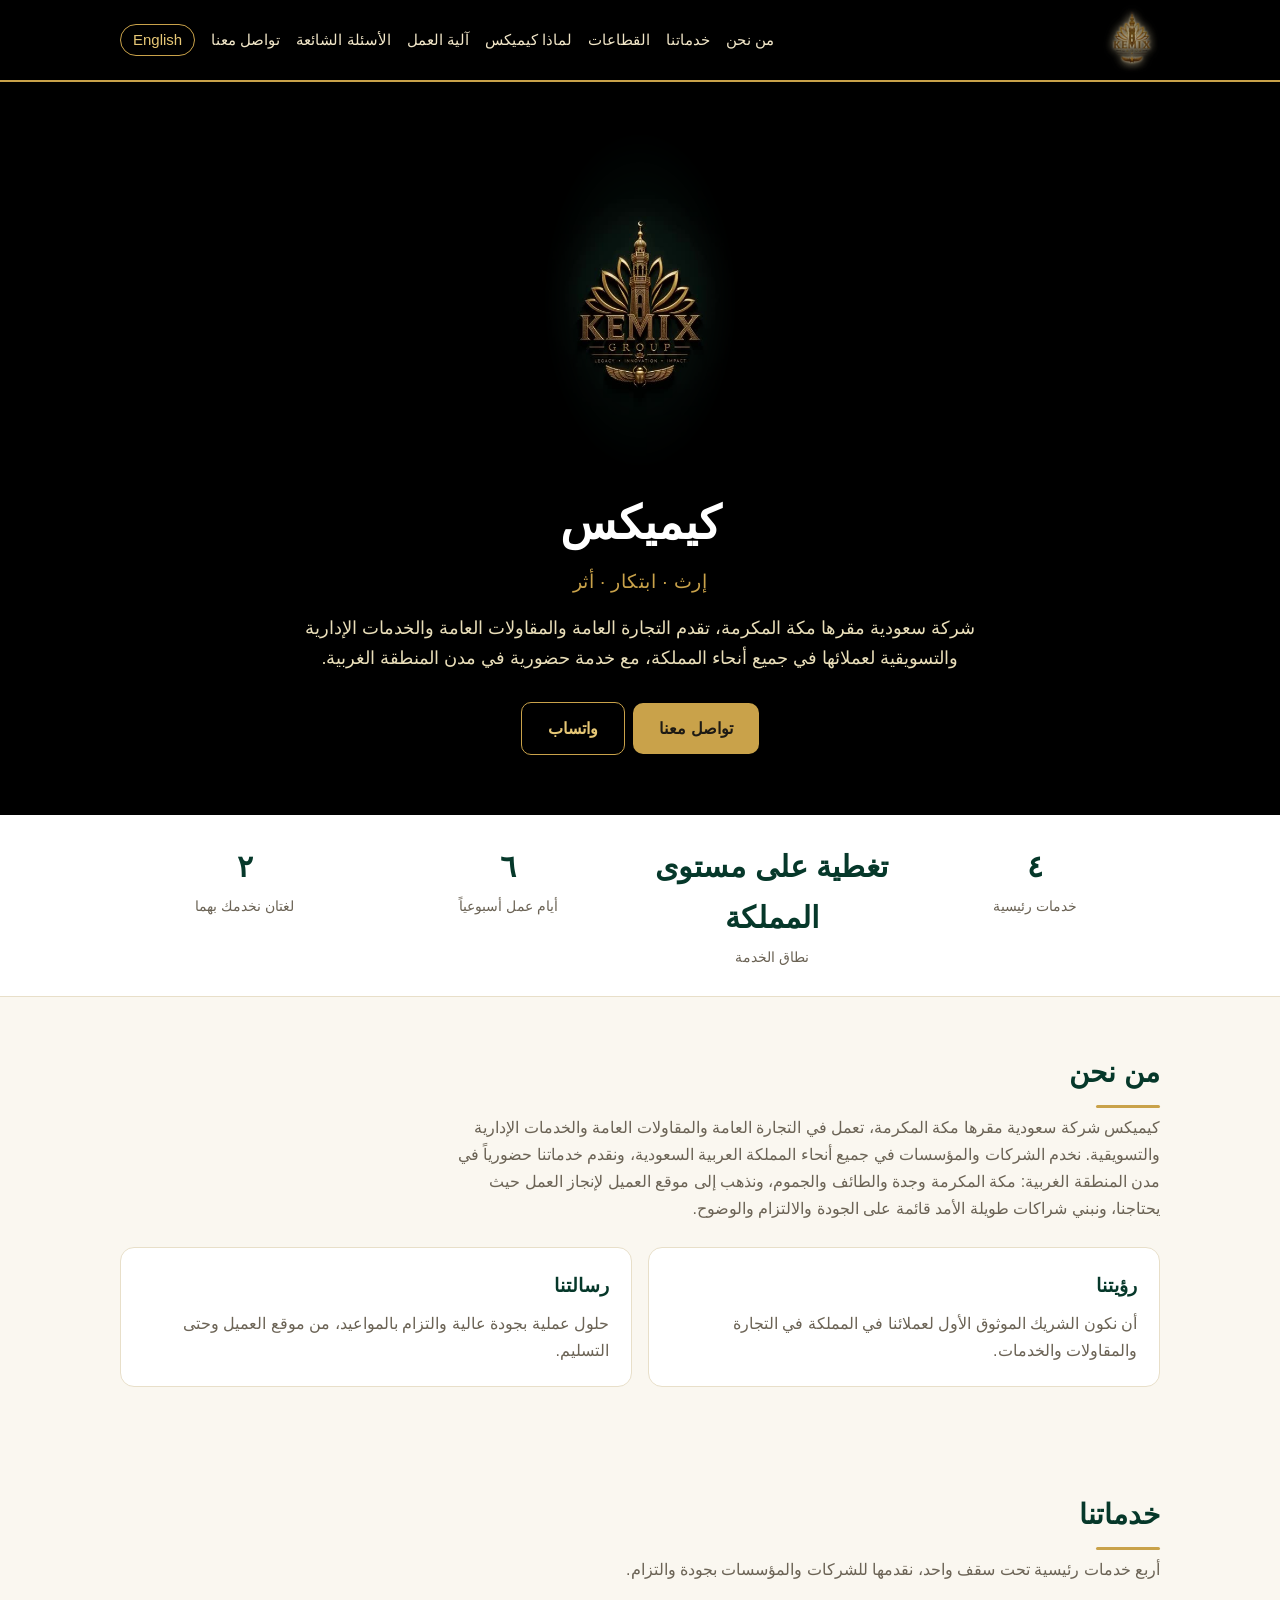
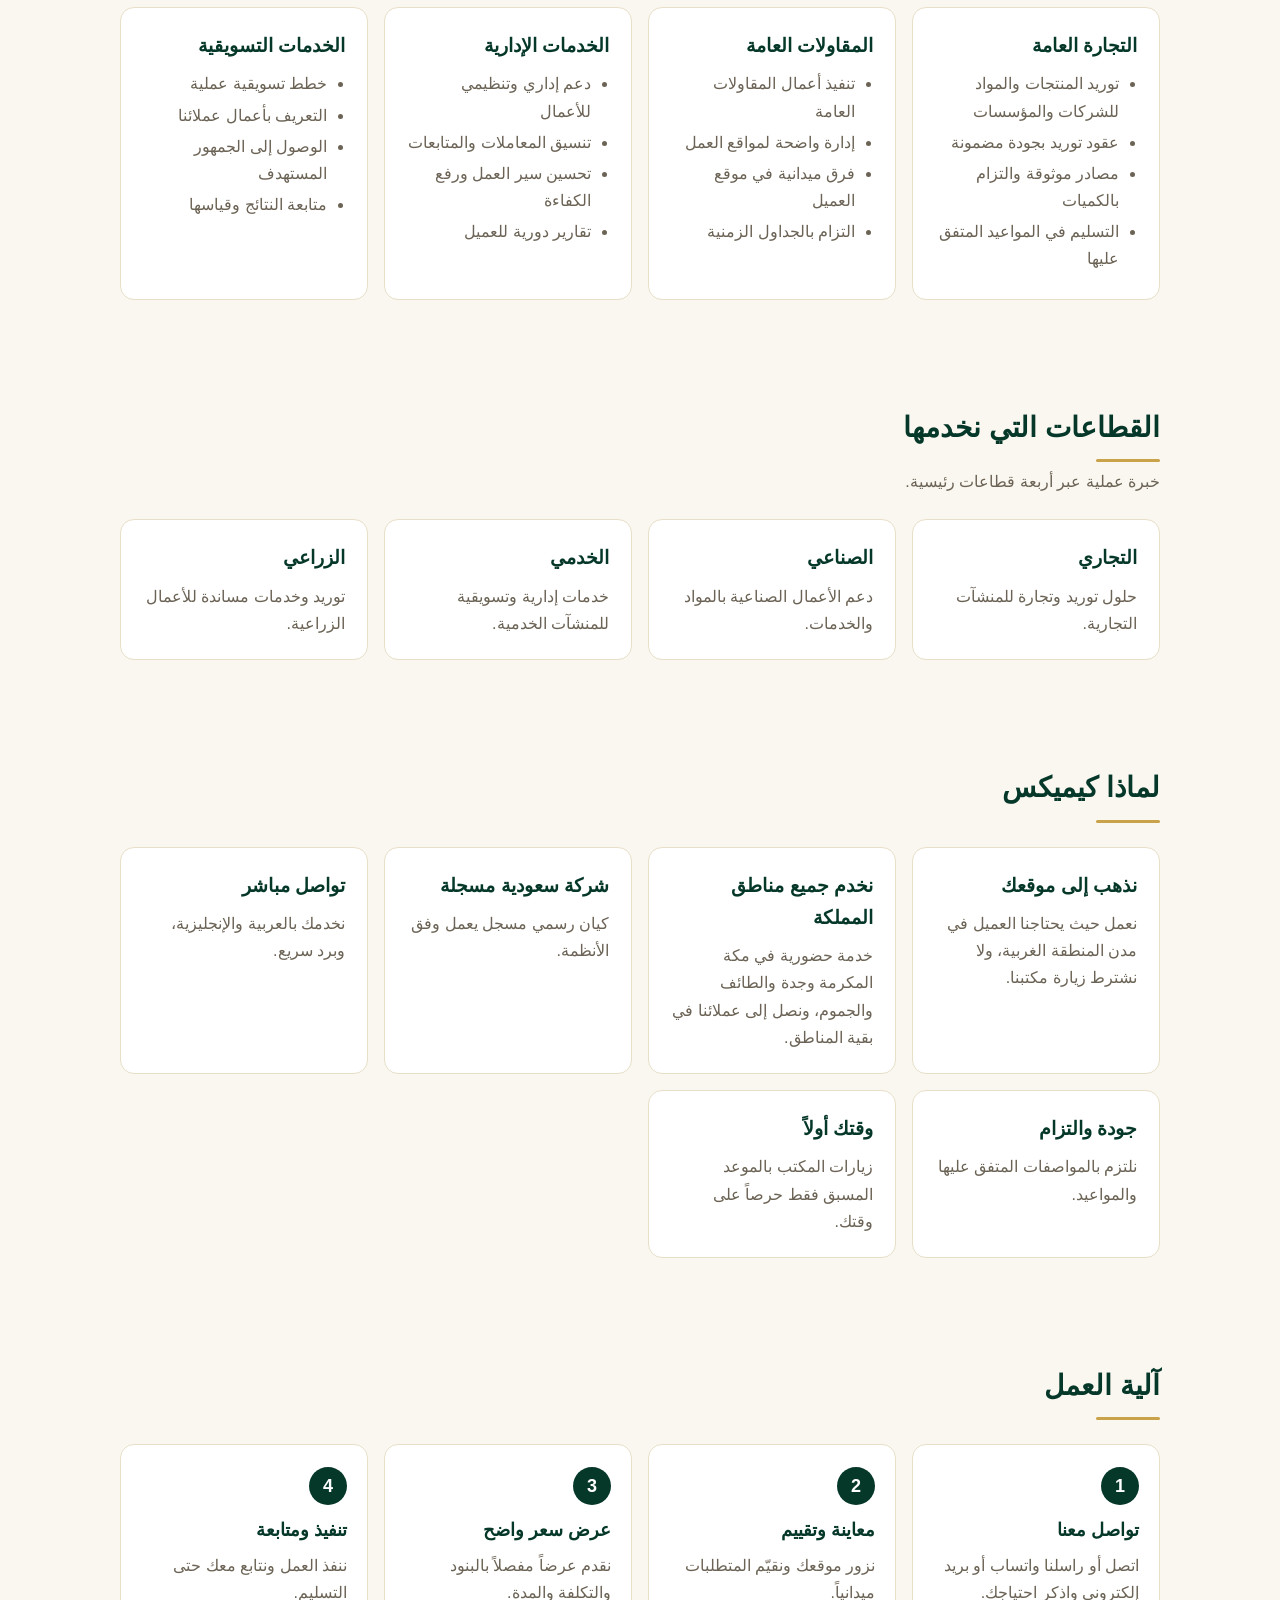
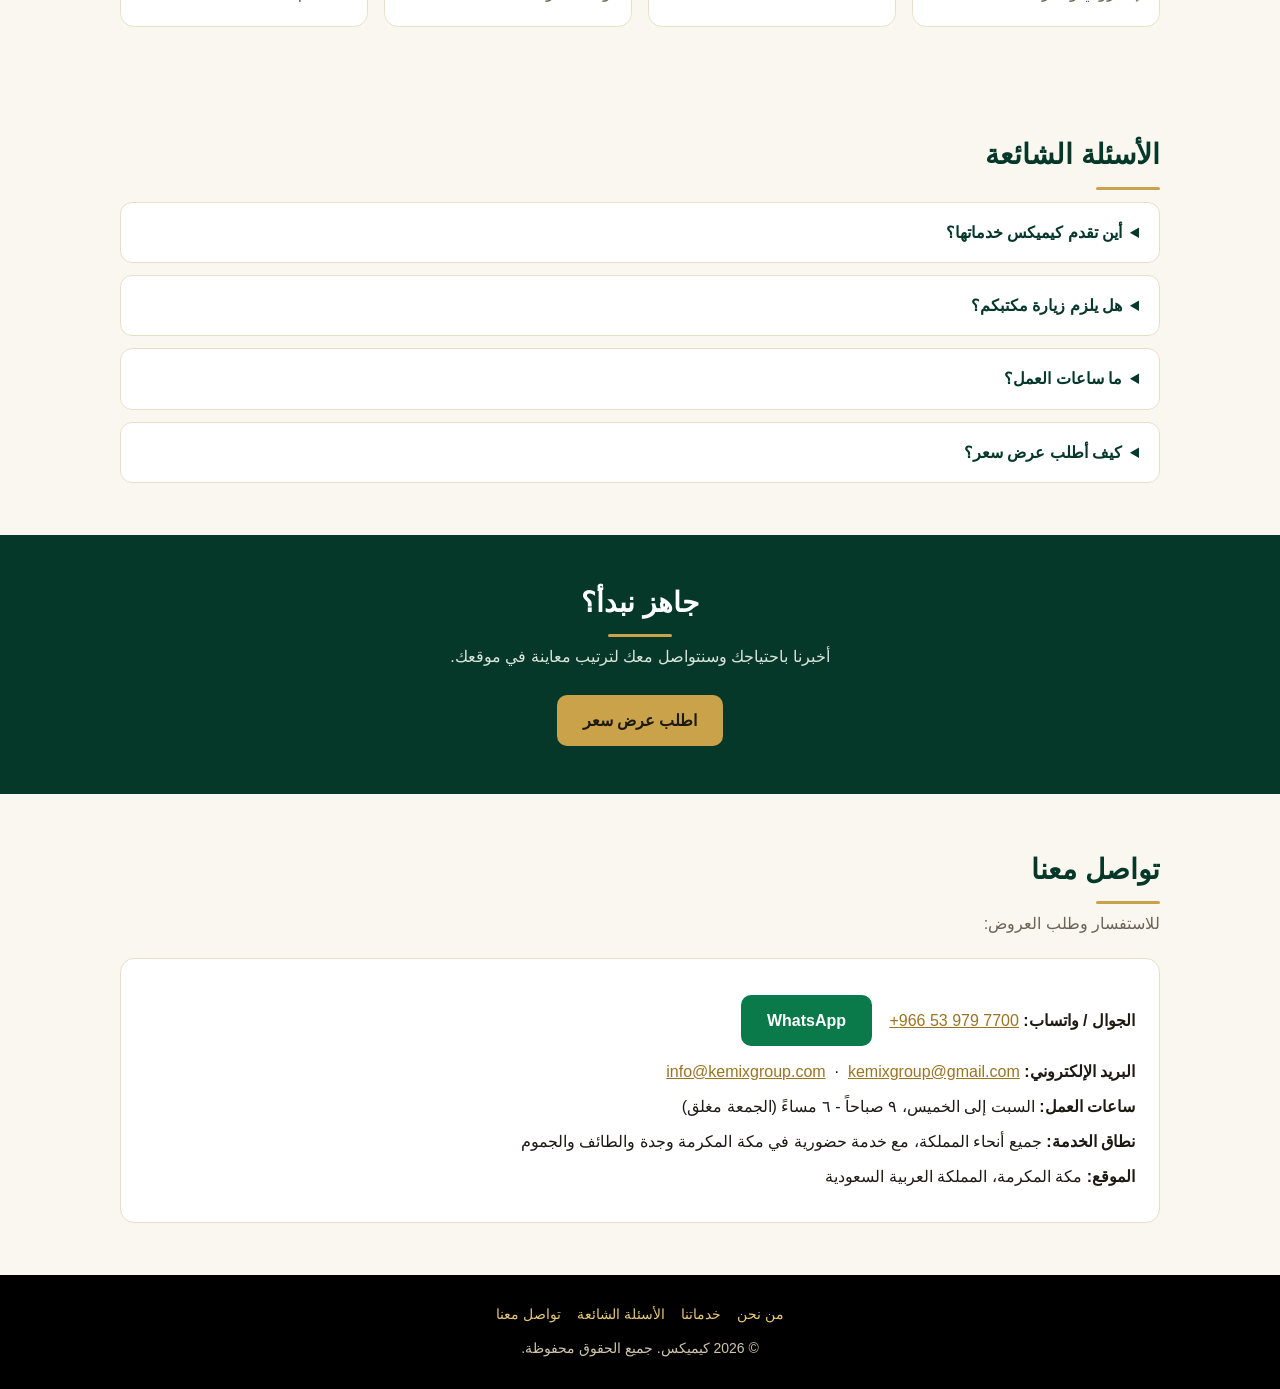
==== index.html @ 749f9ba3 "Add Google site verification meta tag Added Google site verification meta tag for SEO." ====
<!DOCTYPE html>
<html lang="ar" dir="rtl">
<head>
<meta charset="utf-8">
<meta name="viewport" content="width=device-width,initial-scale=1">
  <meta name="google-site-verification" content="cOpGlBSlJAxytuMoCGab9zspNNK5kNGyhulHy7FosSM" />
<title>كيميكس | تجارة عامة ومقاولات عامة وخدمات إدارية وتسويقية في مكة المكرمة</title>
<meta name="description" content="كيميكس شركة سعودية مقرها مكة المكرمة: تجارة عامة، مقاولات عامة، خدمات إدارية وتسويقية. نخدم جميع مناطق المملكة، مع خدمة حضورية في مكة وجدة والطائف والجموم.">
<link rel="canonical" href="https://kemixgroup.com/">
<script type="application/ld+json">{"@context": "https://schema.org", "@graph": [{"@type": "Organization", "@id": "https://kemixgroup.com/#org", "name": "Kemix", "alternateName": "كيميكس", "url": "https://kemixgroup.com/", "telephone": "+966539797700", "email": ["info@kemixgroup.com", "kemixgroup@gmail.com"], "openingHoursSpecification": {"@type": "OpeningHoursSpecification", "dayOfWeek": ["Saturday", "Sunday", "Monday", "Tuesday", "Wednesday", "Thursday"], "opens": "09:00", "closes": "18:00"}, "areaServed": [{"@type": "Country", "name": "Saudi Arabia"}, {"@type": "City", "name": "Makkah"}, {"@type": "City", "name": "Jeddah"}, {"@type": "City", "name": "Taif"}, {"@type": "City", "name": "Al Jumum"}], "description": "كيميكس شركة سعودية مقرها مكة المكرمة، تعمل في التجارة العامة والمقاولات العامة والخدمات الإدارية والتسويقية. نخدم الشركات والمؤسسات في جميع أنحاء المملكة العربية السعودية، ونقدم خدماتنا حضورياً في مدن المنطقة الغربية: مكة المكرمة وجدة والطائف والجموم، ونذهب إلى موقع العميل لإنجاز العمل حيث يحتاجنا، ونبني شراكات طويلة الأمد قائمة على الجودة والالتزام والوضوح.", "slogan": "Legacy, Innovation, Impact"}, {"@type": "WebSite", "url": "https://kemixgroup.com/", "name": "Kemix", "inLanguage": ["ar", "en"]}, {"@type": "FAQPage", "mainEntity": [{"@type": "Question", "name": "أين تقدم كيميكس خدماتها؟", "acceptedAnswer": {"@type": "Answer", "text": "في جميع أنحاء المملكة العربية السعودية، ونقدم الخدمة حضورياً في مدن المنطقة الغربية: مكة المكرمة وجدة والطائف والجموم."}}, {"@type": "Question", "name": "هل يلزم زيارة مكتبكم؟", "acceptedAnswer": {"@type": "Answer", "text": "لا، نحن نذهب إلى العميل. زيارات المكتب نادرة وتكون بموعد مسبق فقط."}}, {"@type": "Question", "name": "ما ساعات العمل؟", "acceptedAnswer": {"@type": "Answer", "text": "من السبت إلى الخميس، ٩ صباحاً حتى ٦ مساءً. الجمعة مغلق."}}, {"@type": "Question", "name": "كيف أطلب عرض سعر؟", "acceptedAnswer": {"@type": "Answer", "text": "اتصل بنا أو راسلنا واتساب على ‎+966 53 979 7700‎ أو عبر البريد الإلكتروني."}}]}]}</script>
<style>
:root{--gold:#9a7421;--gold2:#c9a24a;--ink:#1d1a14;--bg:#faf7f0;--card:#fff;--mut:#6b6355;--green:#06382a}
*{box-sizing:border-box}html{scroll-behavior:smooth}
body{margin:0;font-family:"Segoe UI",Tahoma,Arial,sans-serif;color:var(--ink);background:var(--bg);line-height:1.7}
a{color:var(--gold)}
header{background:#000;border-bottom:2px solid var(--gold2);position:sticky;top:0;z-index:5}
.bar{max-width:1080px;margin:auto;padding:8px 20px;display:flex;align-items:center;justify-content:space-between;gap:12px;flex-wrap:wrap}
.bar img{height:56px;width:auto;background:none;padding:0;border-radius:0;filter:drop-shadow(0 0 5px rgba(255,236,190,.75)) drop-shadow(0 0 1px rgba(255,236,190,.9))}
nav{display:flex;gap:16px;flex-wrap:wrap;align-items:center}nav a{text-decoration:none;color:#f1e6c8;font-size:15px}
.lang{border:1px solid var(--gold2);padding:2px 12px;border-radius:99px;color:#e6c776 !important}
.hero{background:#000;color:#fff;text-align:center;padding:48px 20px 56px}
.hero .intro{height:340px;width:auto;max-width:90%;display:block;margin:0 auto;border-radius:0;box-shadow:none;background:transparent;mix-blend-mode:screen;-webkit-mask-image:radial-gradient(ellipse closest-side at 50% 50%,#000 62%,transparent 100%);mask-image:radial-gradient(ellipse closest-side at 50% 50%,#000 62%,transparent 100%)}
.hero h1{font-size:clamp(30px,5vw,46px);margin:14px 0 4px;color:#fff}
.tag{color:var(--gold2);font-size:19px;margin:0 0 14px;letter-spacing:.5px}
.hero .sub{max-width:680px;margin:0 auto 24px;color:#e9deb9;font-size:18px}
.btn{display:inline-block;background:var(--gold2);color:#1d1a14;padding:12px 26px;border-radius:10px;text-decoration:none;font-weight:600;margin:4px}
.btn.outline{background:transparent;color:#e6c776;border:1px solid var(--gold2)}
.stats{background:#fff;border-bottom:1px solid #e8dfc9}
.stats .row{max-width:1080px;margin:auto;padding:26px 20px;display:grid;grid-template-columns:repeat(auto-fit,minmax(150px,1fr));gap:14px;text-align:center}
.stat b{display:block;font-size:30px;color:var(--green)}
.stat span{color:var(--mut);font-size:14px}
section{max-width:1080px;margin:auto;padding:52px 20px}
h2{font-size:28px;margin:0 0 6px;color:var(--green)}
h2:after{content:"";display:block;width:64px;height:3px;background:var(--gold2);margin-top:8px;border-radius:2px}
.lead{color:var(--mut);max-width:720px;margin:6px 0 0}
.grid{display:grid;grid-template-columns:repeat(auto-fit,minmax(230px,1fr));gap:16px;margin-top:24px}
.card{background:var(--card);border:1px solid #e8dfc9;border-radius:14px;padding:22px}
.card h3{margin:0 0 8px;font-size:19px;color:var(--green)}
.card p{margin:0;color:var(--mut)}
.card ul{margin:8px 0 0;padding-inline-start:18px;color:var(--mut)}
.card ul li{margin-bottom:4px}
.vm{display:grid;grid-template-columns:repeat(auto-fit,minmax(280px,1fr));gap:16px;margin-top:24px}
.step{position:relative;background:#fff;border:1px solid #e8dfc9;border-radius:14px;padding:22px 20px 20px}
.step b{display:inline-flex;align-items:center;justify-content:center;width:38px;height:38px;border-radius:50%;background:var(--green);color:#fff;font-size:18px;margin-bottom:10px}
.step h3{margin:0 0 6px;font-size:18px;color:var(--green)}
.step p{margin:0;color:var(--mut)}
details{background:#fff;border:1px solid #e8dfc9;border-radius:12px;padding:16px 20px;margin-top:12px}
summary{cursor:pointer;font-weight:600;color:var(--green)}
details p{margin:10px 0 0;color:var(--mut)}
.ct{background:#fff;border:1px solid #e8dfc9;border-radius:14px;padding:24px;margin-top:20px}
.ct p{margin:8px 0}
.ct .wa{background:#0b7a4b;color:#fff}
footer{background:#000;color:#cfc5ab;text-align:center;padding:28px 20px;font-size:14px}
footer a{color:#e6c776;text-decoration:none}
footer .flinks{margin-bottom:10px;display:flex;gap:16px;justify-content:center;flex-wrap:wrap}
.band{background:var(--green);color:#f1e6c8;text-align:center;padding:44px 20px}
.band h2{color:#fff}.band h2:after{margin-inline-start:auto;margin-inline-end:auto}
.band p{max-width:640px;margin:6px auto 20px;color:#d9e4dc}
@media(max-width:560px){.bar{justify-content:center}.hero{padding:36px 16px 44px}.hero .intro{height:280px}}
</style>
</head>
<body>
<header><div class="bar"><a href="#top"><img src="[data-uri]" alt="Kemix"></a><nav><a href="#about">من نحن</a><a href="#services">خدماتنا</a><a href="#sectors">القطاعات</a><a href="#why">لماذا كيميكس</a><a href="#process">آلية العمل</a><a href="#faq">الأسئلة الشائعة</a><a href="#contact">تواصل معنا</a><a class="lang" href="/en/">English</a></nav></div></header>
<div class="hero" id="top"><img src="[data-uri]" alt="Kemix" class="logo"><h1>كيميكس</h1><p class="tag">إرث · ابتكار · أثر</p><p class="sub">شركة سعودية مقرها مكة المكرمة، تقدم التجارة العامة والمقاولات العامة والخدمات الإدارية والتسويقية لعملائها في جميع أنحاء المملكة، مع خدمة حضورية في مدن المنطقة الغربية.</p><a class="btn" href="#contact">تواصل معنا</a><a class="btn outline" href="https://wa.me/966539797700">واتساب</a></div>
<div class="stats"><div class="row"><div class="stat"><b>٤</b><span>خدمات رئيسية</span></div><div class="stat"><b>تغطية على مستوى المملكة</b><span>نطاق الخدمة</span></div><div class="stat"><b>٦</b><span>أيام عمل أسبوعياً</span></div><div class="stat"><b>٢</b><span>لغتان نخدمك بهما</span></div></div></div>
<section id="about"><h2>من نحن</h2><p class="lead">كيميكس شركة سعودية مقرها مكة المكرمة، تعمل في التجارة العامة والمقاولات العامة والخدمات الإدارية والتسويقية. نخدم الشركات والمؤسسات في جميع أنحاء المملكة العربية السعودية، ونقدم خدماتنا حضورياً في مدن المنطقة الغربية: مكة المكرمة وجدة والطائف والجموم، ونذهب إلى موقع العميل لإنجاز العمل حيث يحتاجنا، ونبني شراكات طويلة الأمد قائمة على الجودة والالتزام والوضوح.</p><div class="vm"><div class="card"><h3>رؤيتنا</h3><p>أن نكون الشريك الموثوق الأول لعملائنا في المملكة في التجارة والمقاولات والخدمات.</p></div><div class="card"><h3>رسالتنا</h3><p>حلول عملية بجودة عالية والتزام بالمواعيد، من موقع العميل وحتى التسليم.</p></div></div></section>
<section id="services"><h2>خدماتنا</h2><p class="lead">أربع خدمات رئيسية تحت سقف واحد، نقدمها للشركات والمؤسسات بجودة والتزام.</p><div class="grid"><div class="card"><h3>التجارة العامة</h3><ul><li>توريد المنتجات والمواد للشركات والمؤسسات</li><li>عقود توريد بجودة مضمونة</li><li>مصادر موثوقة والتزام بالكميات</li><li>التسليم في المواعيد المتفق عليها</li></ul></div><div class="card"><h3>المقاولات العامة</h3><ul><li>تنفيذ أعمال المقاولات العامة</li><li>إدارة واضحة لمواقع العمل</li><li>فرق ميدانية في موقع العميل</li><li>التزام بالجداول الزمنية</li></ul></div><div class="card"><h3>الخدمات الإدارية</h3><ul><li>دعم إداري وتنظيمي للأعمال</li><li>تنسيق المعاملات والمتابعات</li><li>تحسين سير العمل ورفع الكفاءة</li><li>تقارير دورية للعميل</li></ul></div><div class="card"><h3>الخدمات التسويقية</h3><ul><li>خطط تسويقية عملية</li><li>التعريف بأعمال عملائنا</li><li>الوصول إلى الجمهور المستهدف</li><li>متابعة النتائج وقياسها</li></ul></div></div></section>
<section id="sectors"><h2>القطاعات التي نخدمها</h2><p class="lead">خبرة عملية عبر أربعة قطاعات رئيسية.</p><div class="grid"><div class="card"><h3>التجاري</h3><p>حلول توريد وتجارة للمنشآت التجارية.</p></div><div class="card"><h3>الصناعي</h3><p>دعم الأعمال الصناعية بالمواد والخدمات.</p></div><div class="card"><h3>الخدمي</h3><p>خدمات إدارية وتسويقية للمنشآت الخدمية.</p></div><div class="card"><h3>الزراعي</h3><p>توريد وخدمات مساندة للأعمال الزراعية.</p></div></div></section>
<section id="why"><h2>لماذا كيميكس</h2><div class="grid"><div class="card"><h3>نذهب إلى موقعك</h3><p>نعمل حيث يحتاجنا العميل في مدن المنطقة الغربية، ولا نشترط زيارة مكتبنا.</p></div><div class="card"><h3>نخدم جميع مناطق المملكة</h3><p>خدمة حضورية في مكة المكرمة وجدة والطائف والجموم، ونصل إلى عملائنا في بقية المناطق.</p></div><div class="card"><h3>شركة سعودية مسجلة</h3><p>كيان رسمي مسجل يعمل وفق الأنظمة.</p></div><div class="card"><h3>تواصل مباشر</h3><p>نخدمك بالعربية والإنجليزية، وبرد سريع.</p></div><div class="card"><h3>جودة والتزام</h3><p>نلتزم بالمواصفات المتفق عليها والمواعيد.</p></div><div class="card"><h3>وقتك أولاً</h3><p>زيارات المكتب بالموعد المسبق فقط حرصاً على وقتك.</p></div></div></section>
<section id="process"><h2>آلية العمل</h2><div class="grid"><div class="step"><b>1</b><h3>تواصل معنا</h3><p>اتصل أو راسلنا واتساب أو بريد إلكتروني واذكر احتياجك.</p></div><div class="step"><b>2</b><h3>معاينة وتقييم</h3><p>نزور موقعك ونقيّم المتطلبات ميدانياً.</p></div><div class="step"><b>3</b><h3>عرض سعر واضح</h3><p>نقدم عرضاً مفصلاً بالبنود والتكلفة والمدة.</p></div><div class="step"><b>4</b><h3>تنفيذ ومتابعة</h3><p>ننفذ العمل ونتابع معك حتى التسليم.</p></div></div></section>
<section id="faq"><h2>الأسئلة الشائعة</h2><details><summary>أين تقدم كيميكس خدماتها؟</summary><p>في جميع أنحاء المملكة العربية السعودية، ونقدم الخدمة حضورياً في مدن المنطقة الغربية: مكة المكرمة وجدة والطائف والجموم.</p></details><details><summary>هل يلزم زيارة مكتبكم؟</summary><p>لا، نحن نذهب إلى العميل. زيارات المكتب نادرة وتكون بموعد مسبق فقط.</p></details><details><summary>ما ساعات العمل؟</summary><p>من السبت إلى الخميس، ٩ صباحاً حتى ٦ مساءً. الجمعة مغلق.</p></details><details><summary>كيف أطلب عرض سعر؟</summary><p>اتصل بنا أو راسلنا واتساب على ‎+966 53 979 7700‎ أو عبر البريد الإلكتروني، وسنعاود التواصل معك.</p></details></section>
<div class="band"><h2>جاهز نبدأ؟</h2><p>أخبرنا باحتياجك وسنتواصل معك لترتيب معاينة في موقعك.</p><a class="btn" href="https://wa.me/966539797700">اطلب عرض سعر</a></div>
<section id="contact"><h2>تواصل معنا</h2><p class="lead">للاستفسار وطلب العروض:</p><div class="ct">
<p><b>الجوال / واتساب:</b> <a href="tel:+966539797700" dir="ltr">+966 53 979 7700</a> &nbsp; <a class="btn wa" href="https://wa.me/966539797700">WhatsApp</a></p>
<p><b>البريد الإلكتروني:</b> <a href="mailto:info@kemixgroup.com">info@kemixgroup.com</a> &nbsp;·&nbsp; <a href="mailto:kemixgroup@gmail.com">kemixgroup@gmail.com</a></p>
<p><b>ساعات العمل:</b> السبت إلى الخميس، ٩ صباحاً - ٦ مساءً (الجمعة مغلق)</p>
<p><b>نطاق الخدمة:</b> جميع أنحاء المملكة، مع خدمة حضورية في مكة المكرمة وجدة والطائف والجموم</p>
<p><b>الموقع:</b> مكة المكرمة، المملكة العربية السعودية</p>
</div></section>
<footer><div class="flinks"><a href="#about">من نحن</a><a href="#services">خدماتنا</a><a href="#faq">الأسئلة الشائعة</a><a href="#contact">تواصل معنا</a></div><div>© 2026 كيميكس. جميع الحقوق محفوظة.</div></footer>
<script src="assets/intro.js"></script>
</body>
                             </html>
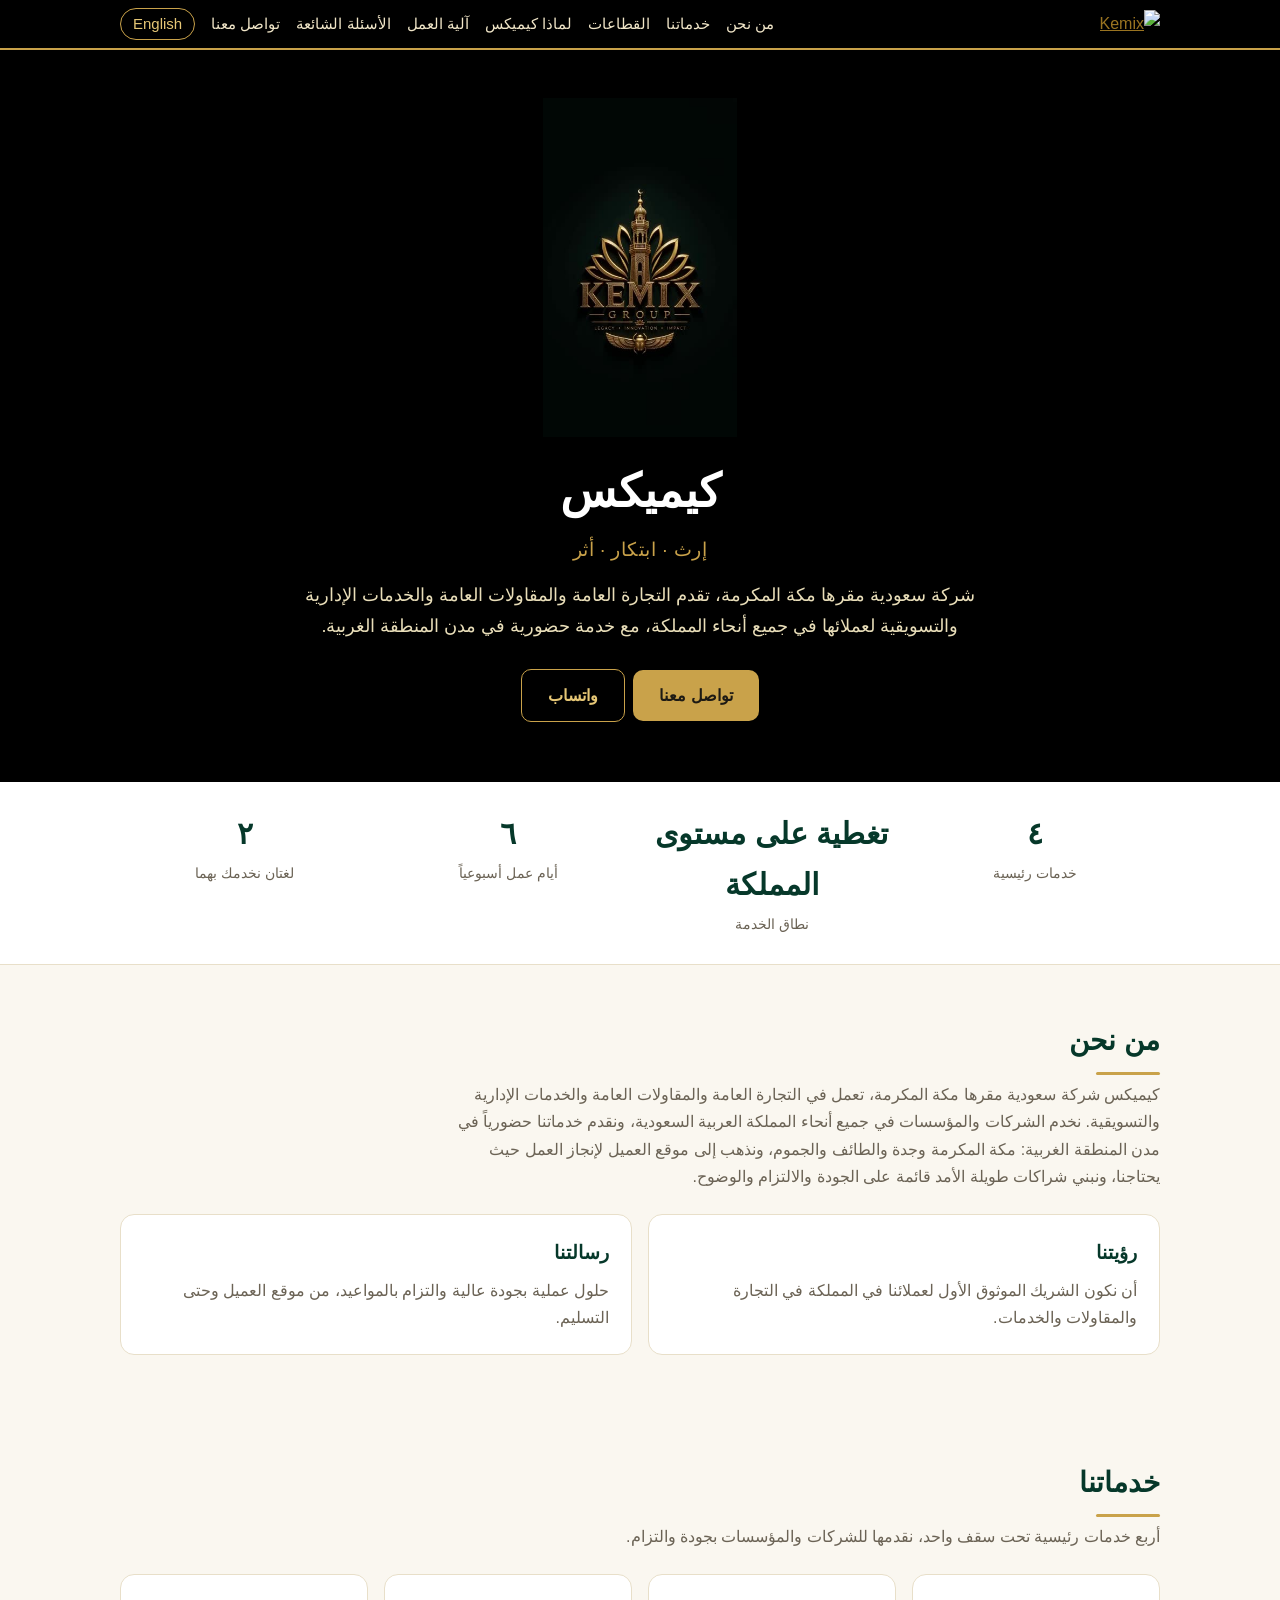
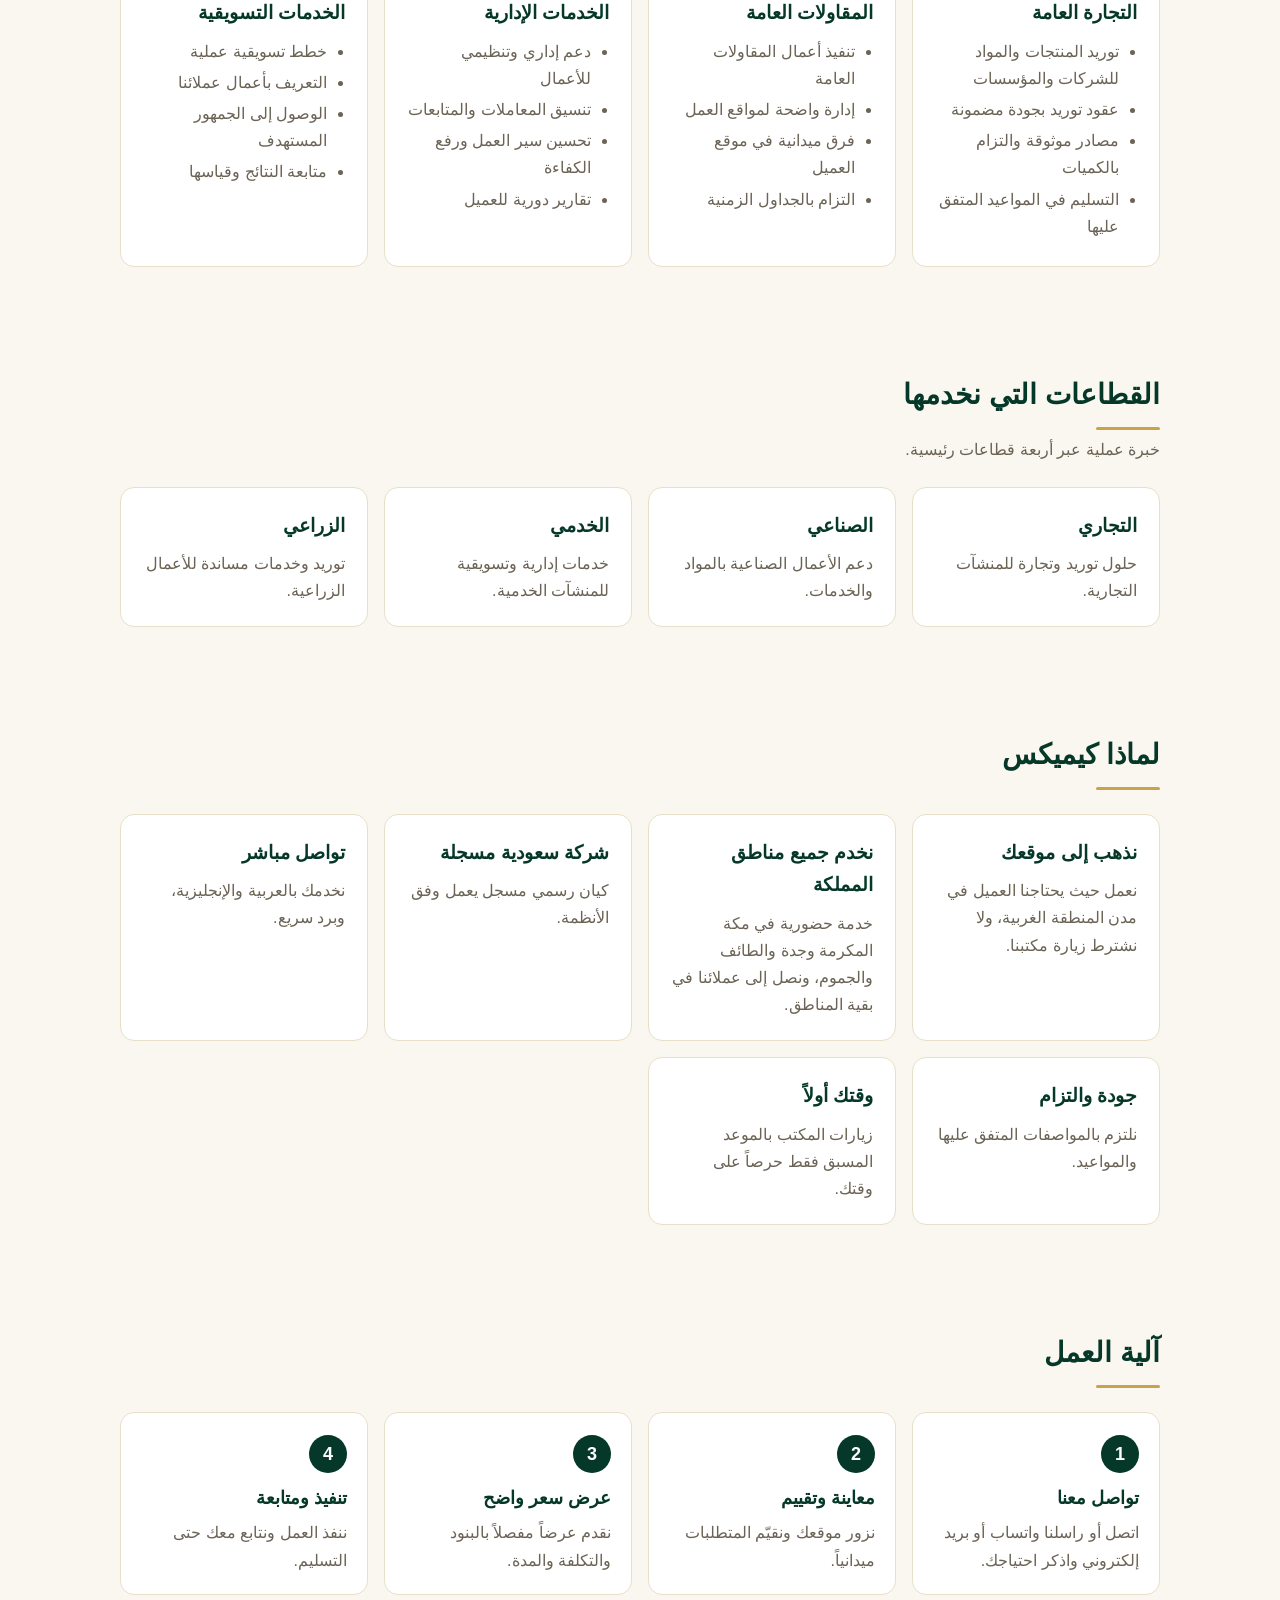
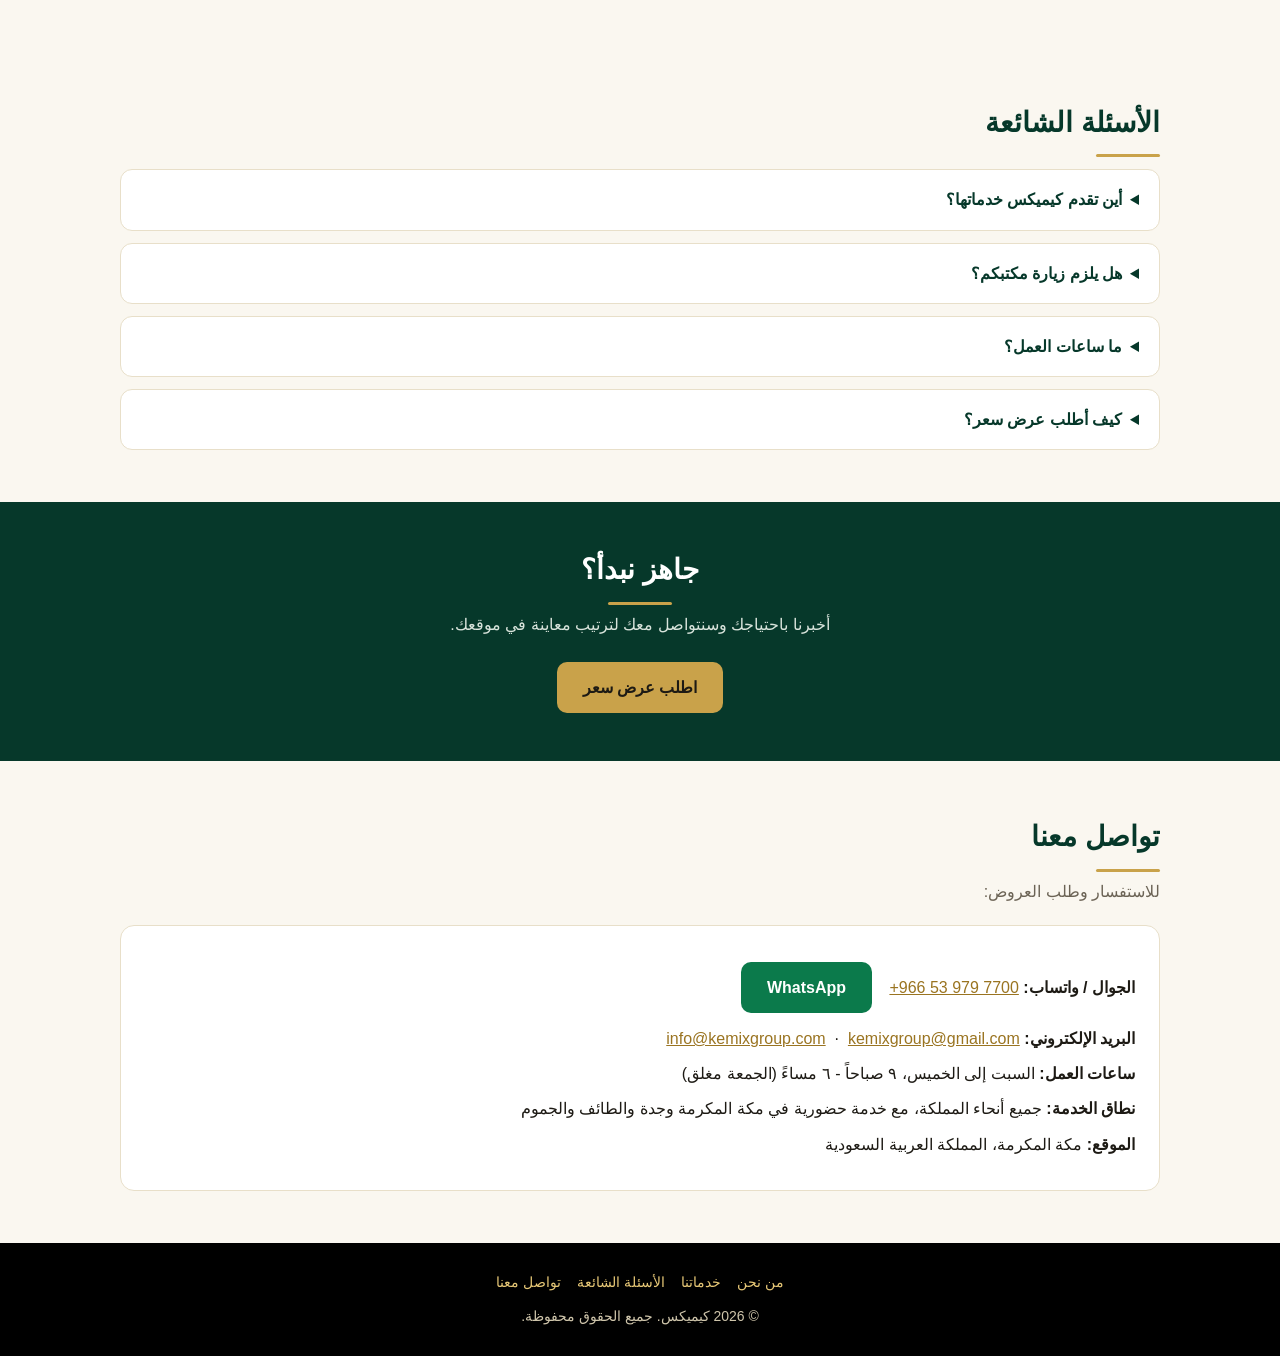
==== commit 1bd38d8c: "Use sharper gold logo (Arabic page)" ====
--- a/index.html
+++ b/index.html
@@ -15,11 +15,11 @@
 a{color:var(--gold)}
 header{background:#000;border-bottom:2px solid var(--gold2);position:sticky;top:0;z-index:5}
 .bar{max-width:1080px;margin:auto;padding:8px 20px;display:flex;align-items:center;justify-content:space-between;gap:12px;flex-wrap:wrap}
-.bar img{height:56px;width:auto;background:none;padding:0;border-radius:0;filter:drop-shadow(0 0 5px rgba(255,236,190,.75)) drop-shadow(0 0 1px rgba(255,236,190,.9))}
+.bar img{height:56px;width:auto;background:none;padding:0;border-radius:0;}
 nav{display:flex;gap:16px;flex-wrap:wrap;align-items:center}nav a{text-decoration:none;color:#f1e6c8;font-size:15px}
 .lang{border:1px solid var(--gold2);padding:2px 12px;border-radius:99px;color:#e6c776 !important}
 .hero{background:#000;color:#fff;text-align:center;padding:48px 20px 56px}
-.hero .intro{height:340px;width:auto;max-width:90%;display:block;margin:0 auto;border-radius:0;box-shadow:none;background:transparent;mix-blend-mode:screen;-webkit-mask-image:radial-gradient(ellipse closest-side at 50% 50%,#000 62%,transparent 100%);mask-image:radial-gradient(ellipse closest-side at 50% 50%,#000 62%,transparent 100%)}
+.hero .intro{height:340px;width:auto;max-width:90%;display:block;margin:0 auto;border-radius:0;box-shadow:none;background:transparent;}
 .hero h1{font-size:clamp(30px,5vw,46px);margin:14px 0 4px;color:#fff}
 .tag{color:var(--gold2);font-size:19px;margin:0 0 14px;letter-spacing:.5px}
 .hero .sub{max-width:680px;margin:0 auto 24px;color:#e9deb9;font-size:18px}
@@ -57,11 +57,11 @@
 .band h2{color:#fff}.band h2:after{margin-inline-start:auto;margin-inline-end:auto}
 .band p{max-width:640px;margin:6px auto 20px;color:#d9e4dc}
 @media(max-width:560px){.bar{justify-content:center}.hero{padding:36px 16px 44px}.hero .intro{height:280px}}
-</style>
+.hero .logo{height:320px;width:auto;max-width:90%;display:block;margin:0 auto}@media(max-width:560px){.hero .logo{height:260px}}</style>
 </head>
 <body>
-<header><div class="bar"><a href="#top"><img src="[data-uri]" alt="Kemix"></a><nav><a href="#about">من نحن</a><a href="#services">خدماتنا</a><a href="#sectors">القطاعات</a><a href="#why">لماذا كيميكس</a><a href="#process">آلية العمل</a><a href="#faq">الأسئلة الشائعة</a><a href="#contact">تواصل معنا</a><a class="lang" href="/en/">English</a></nav></div></header>
-<div class="hero" id="top"><img src="[data-uri]" alt="Kemix" class="logo"><h1>كيميكس</h1><p class="tag">إرث · ابتكار · أثر</p><p class="sub">شركة سعودية مقرها مكة المكرمة، تقدم التجارة العامة والمقاولات العامة والخدمات الإدارية والتسويقية لعملائها في جميع أنحاء المملكة، مع خدمة حضورية في مدن المنطقة الغربية.</p><a class="btn" href="#contact">تواصل معنا</a><a class="btn outline" href="https://wa.me/966539797700">واتساب</a></div>
+<header><div class="bar"><a href="#top"><img src="/logo.png" alt="Kemix"></a><nav><a href="#about">من نحن</a><a href="#services">خدماتنا</a><a href="#sectors">القطاعات</a><a href="#why">لماذا كيميكس</a><a href="#process">آلية العمل</a><a href="#faq">الأسئلة الشائعة</a><a href="#contact">تواصل معنا</a><a class="lang" href="/en/">English</a></nav></div></header>
+<div class="hero" id="top"><img src="/logo.png" alt="Kemix" class="logo"><h1>كيميكس</h1><p class="tag">إرث · ابتكار · أثر</p><p class="sub">شركة سعودية مقرها مكة المكرمة، تقدم التجارة العامة والمقاولات العامة والخدمات الإدارية والتسويقية لعملائها في جميع أنحاء المملكة، مع خدمة حضورية في مدن المنطقة الغربية.</p><a class="btn" href="#contact">تواصل معنا</a><a class="btn outline" href="https://wa.me/966539797700">واتساب</a></div>
 <div class="stats"><div class="row"><div class="stat"><b>٤</b><span>خدمات رئيسية</span></div><div class="stat"><b>تغطية على مستوى المملكة</b><span>نطاق الخدمة</span></div><div class="stat"><b>٦</b><span>أيام عمل أسبوعياً</span></div><div class="stat"><b>٢</b><span>لغتان نخدمك بهما</span></div></div></div>
 <section id="about"><h2>من نحن</h2><p class="lead">كيميكس شركة سعودية مقرها مكة المكرمة، تعمل في التجارة العامة والمقاولات العامة والخدمات الإدارية والتسويقية. نخدم الشركات والمؤسسات في جميع أنحاء المملكة العربية السعودية، ونقدم خدماتنا حضورياً في مدن المنطقة الغربية: مكة المكرمة وجدة والطائف والجموم، ونذهب إلى موقع العميل لإنجاز العمل حيث يحتاجنا، ونبني شراكات طويلة الأمد قائمة على الجودة والالتزام والوضوح.</p><div class="vm"><div class="card"><h3>رؤيتنا</h3><p>أن نكون الشريك الموثوق الأول لعملائنا في المملكة في التجارة والمقاولات والخدمات.</p></div><div class="card"><h3>رسالتنا</h3><p>حلول عملية بجودة عالية والتزام بالمواعيد، من موقع العميل وحتى التسليم.</p></div></div></section>
 <section id="services"><h2>خدماتنا</h2><p class="lead">أربع خدمات رئيسية تحت سقف واحد، نقدمها للشركات والمؤسسات بجودة والتزام.</p><div class="grid"><div class="card"><h3>التجارة العامة</h3><ul><li>توريد المنتجات والمواد للشركات والمؤسسات</li><li>عقود توريد بجودة مضمونة</li><li>مصادر موثوقة والتزام بالكميات</li><li>التسليم في المواعيد المتفق عليها</li></ul></div><div class="card"><h3>المقاولات العامة</h3><ul><li>تنفيذ أعمال المقاولات العامة</li><li>إدارة واضحة لمواقع العمل</li><li>فرق ميدانية في موقع العميل</li><li>التزام بالجداول الزمنية</li></ul></div><div class="card"><h3>الخدمات الإدارية</h3><ul><li>دعم إداري وتنظيمي للأعمال</li><li>تنسيق المعاملات والمتابعات</li><li>تحسين سير العمل ورفع الكفاءة</li><li>تقارير دورية للعميل</li></ul></div><div class="card"><h3>الخدمات التسويقية</h3><ul><li>خطط تسويقية عملية</li><li>التعريف بأعمال عملائنا</li><li>الوصول إلى الجمهور المستهدف</li><li>متابعة النتائج وقياسها</li></ul></div></div></section>
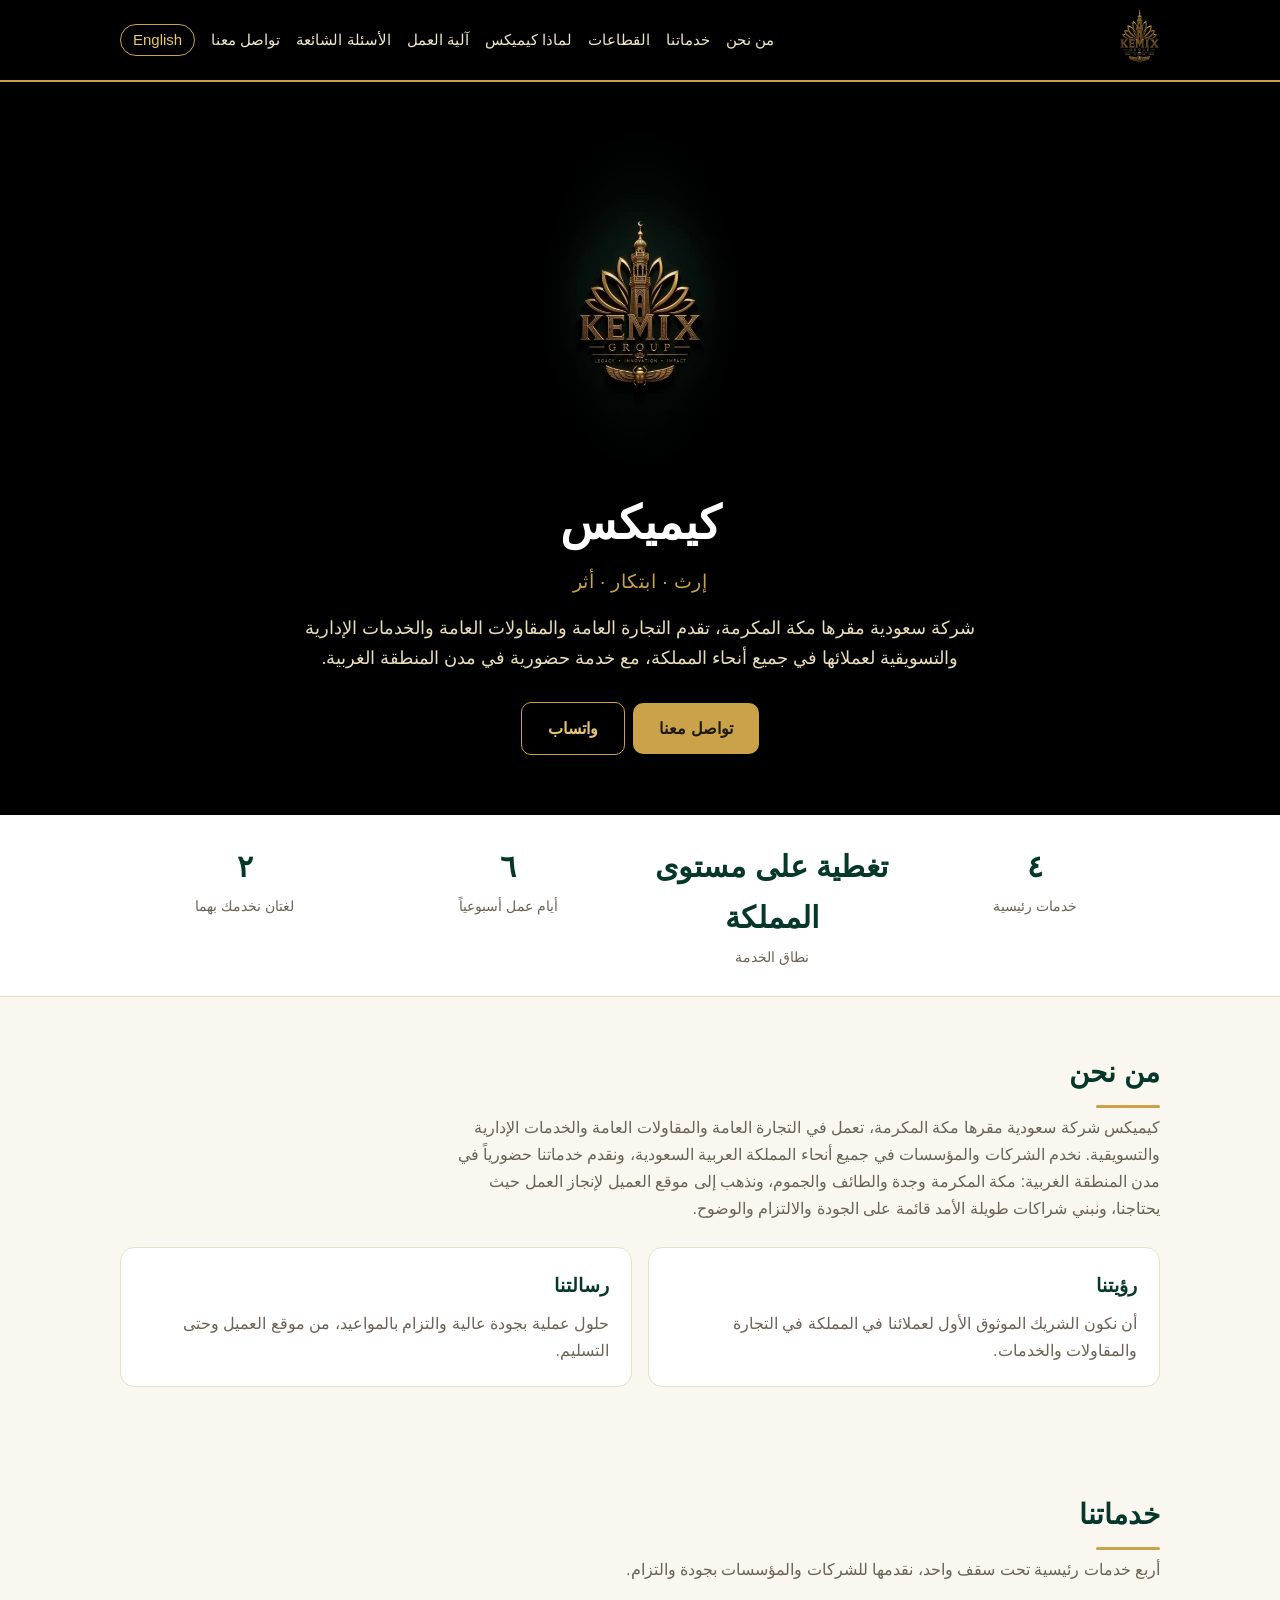
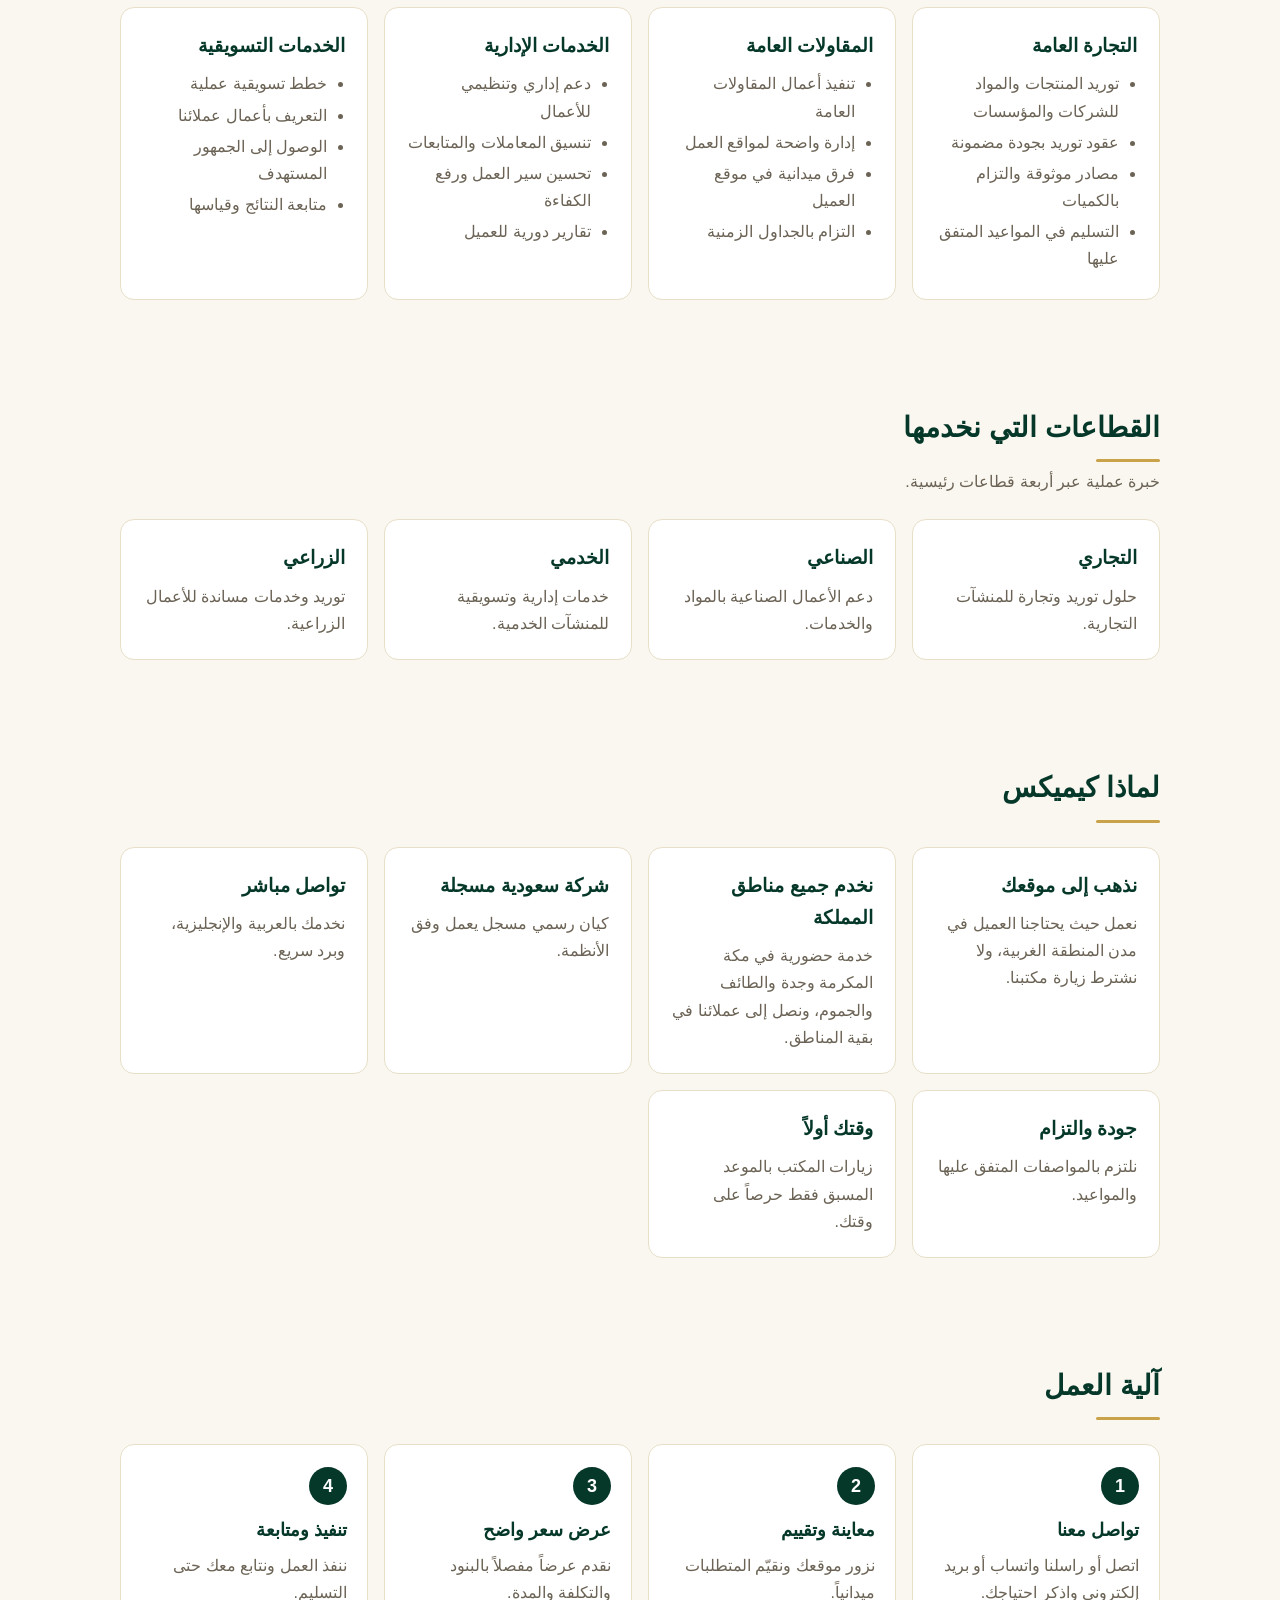
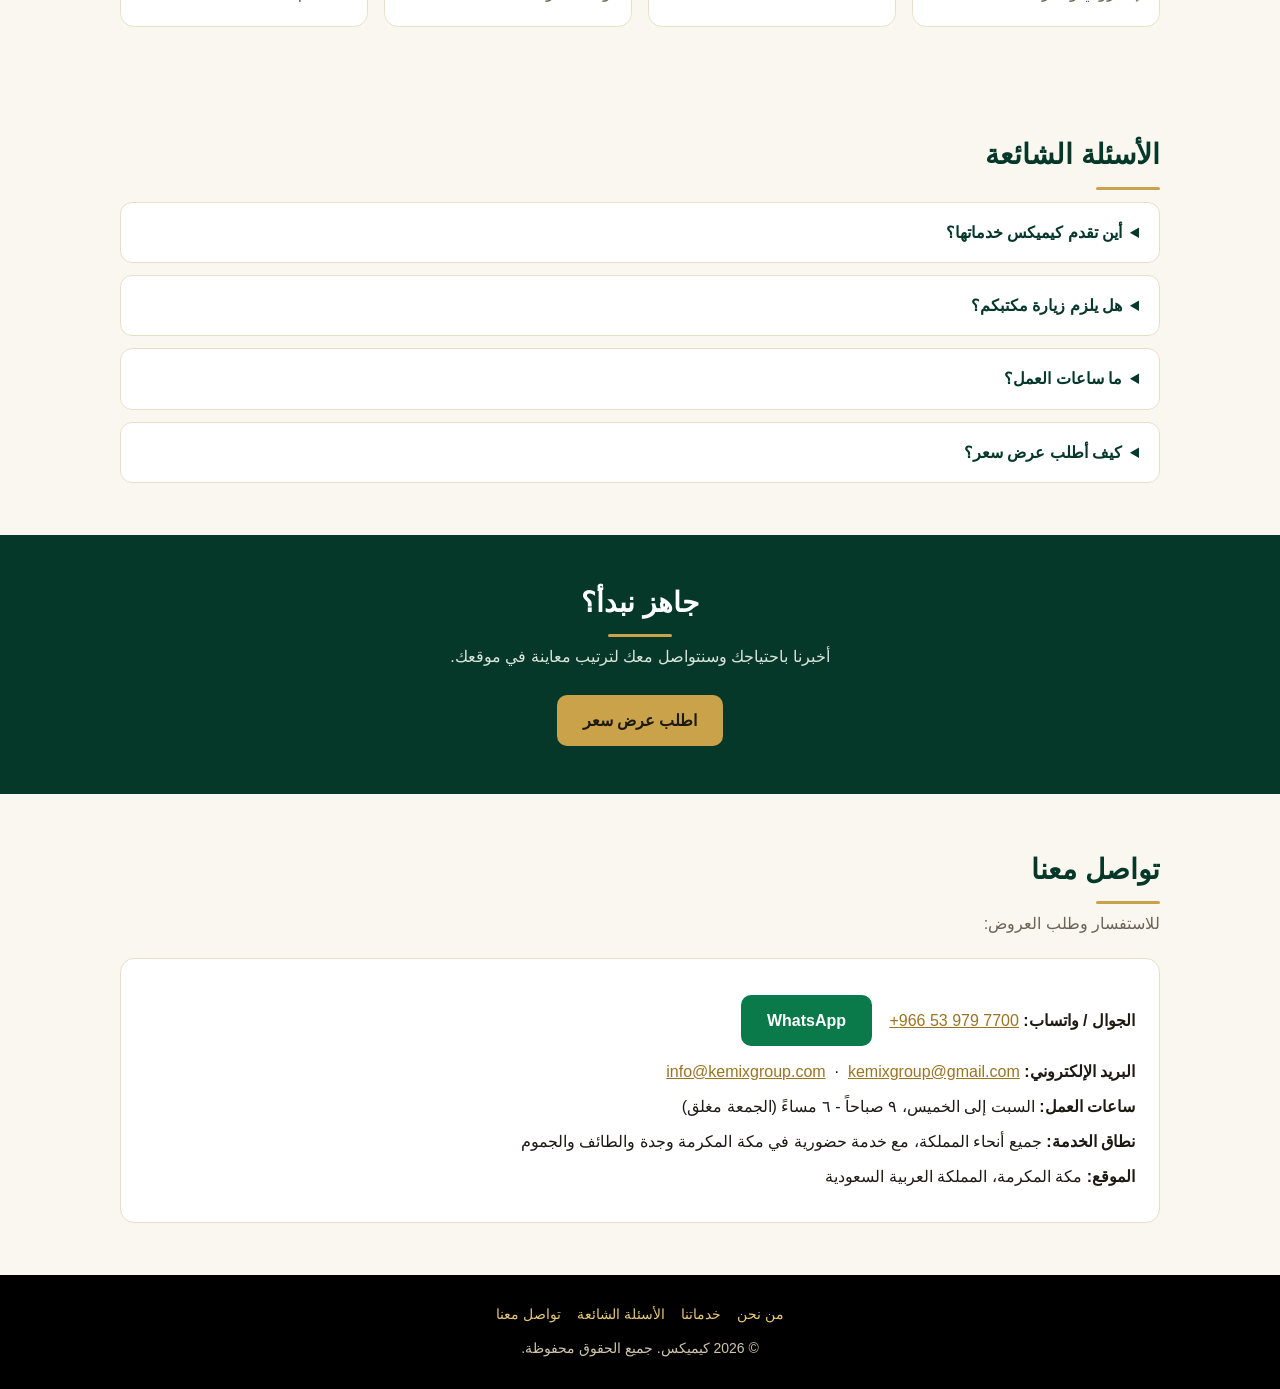
==== commit ac2aceaa: "Keep intro video blend, new gold logo (AR)" ====
--- a/index.html
+++ b/index.html
@@ -19,7 +19,7 @@
 nav{display:flex;gap:16px;flex-wrap:wrap;align-items:center}nav a{text-decoration:none;color:#f1e6c8;font-size:15px}
 .lang{border:1px solid var(--gold2);padding:2px 12px;border-radius:99px;color:#e6c776 !important}
 .hero{background:#000;color:#fff;text-align:center;padding:48px 20px 56px}
-.hero .intro{height:340px;width:auto;max-width:90%;display:block;margin:0 auto;border-radius:0;box-shadow:none;background:transparent;}
+.hero .intro{height:340px;width:auto;max-width:90%;display:block;margin:0 auto;border-radius:0;box-shadow:none;background:transparent;mix-blend-mode:screen;-webkit-mask-image:radial-gradient(ellipse closest-side at 50% 50%,#000 62%,transparent 100%);mask-image:radial-gradient(ellipse closest-side at 50% 50%,#000 62%,transparent 100%)}
 .hero h1{font-size:clamp(30px,5vw,46px);margin:14px 0 4px;color:#fff}
 .tag{color:var(--gold2);font-size:19px;margin:0 0 14px;letter-spacing:.5px}
 .hero .sub{max-width:680px;margin:0 auto 24px;color:#e9deb9;font-size:18px}
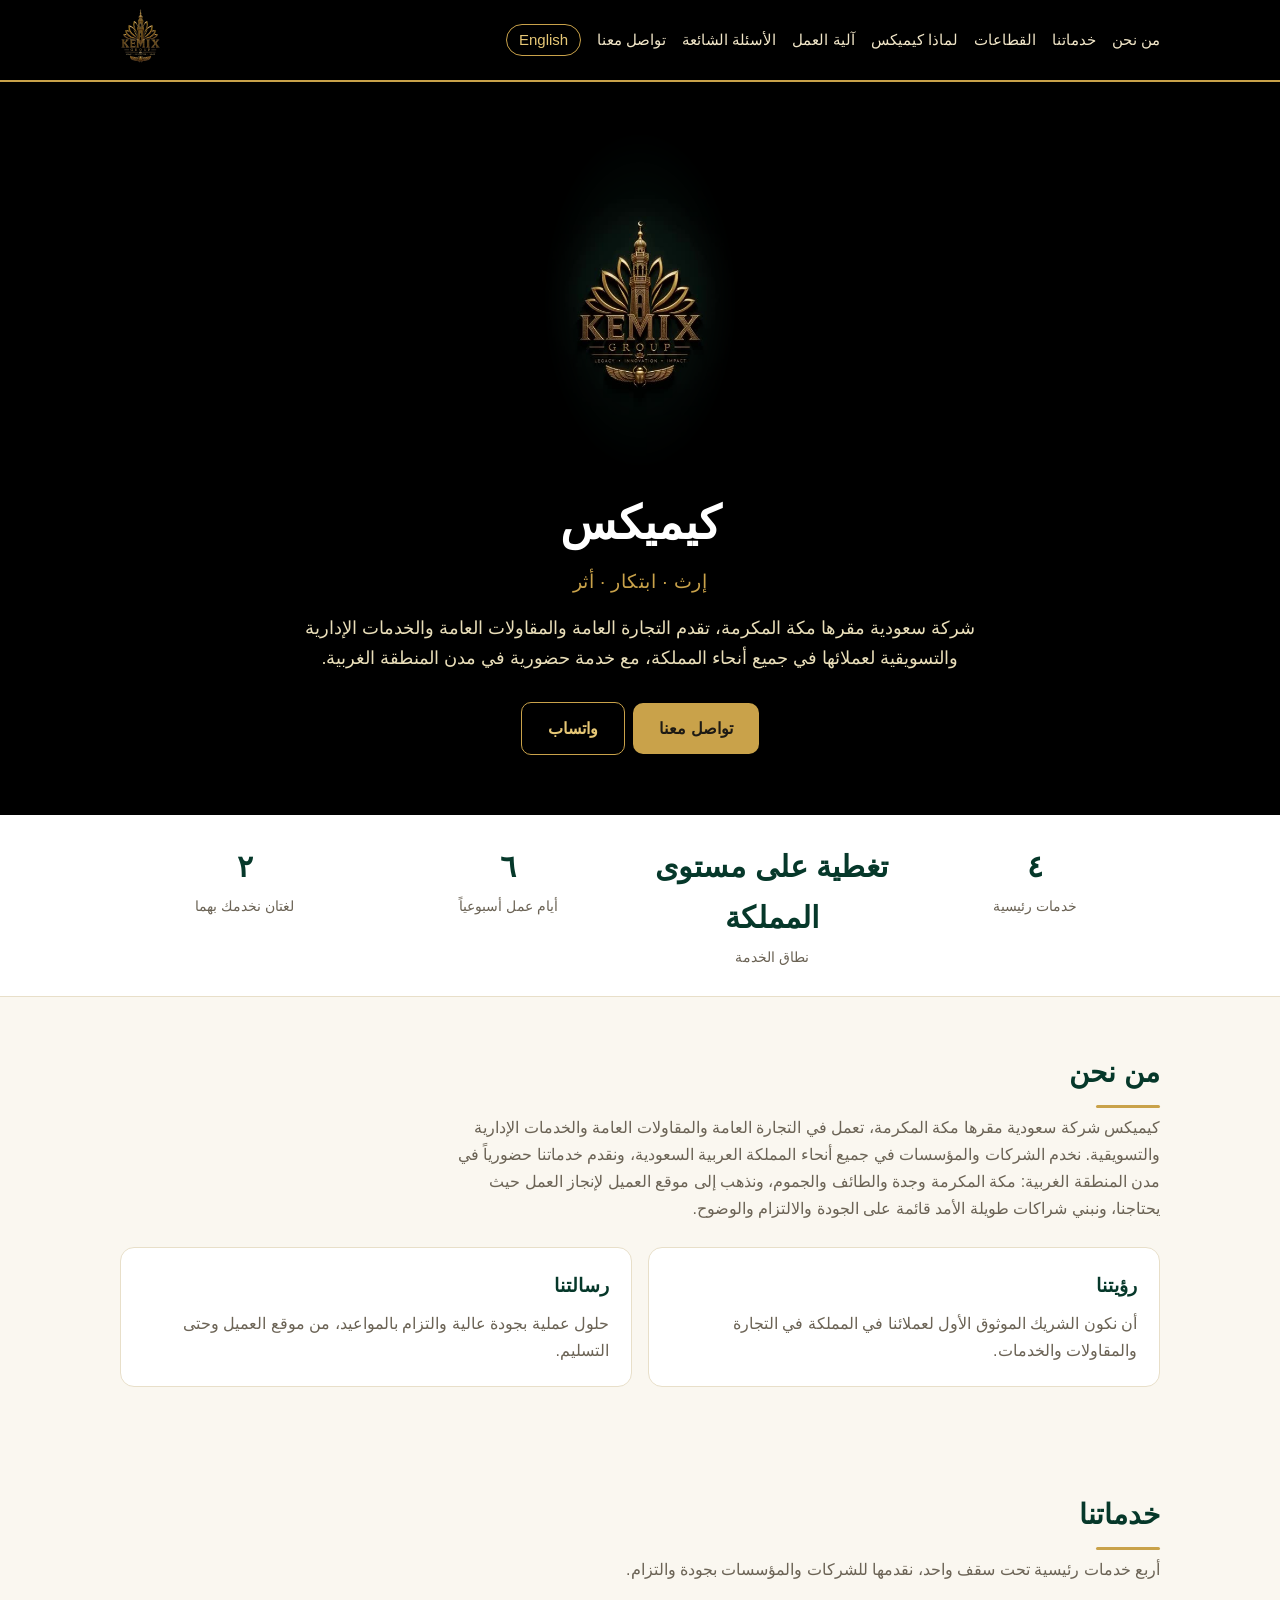
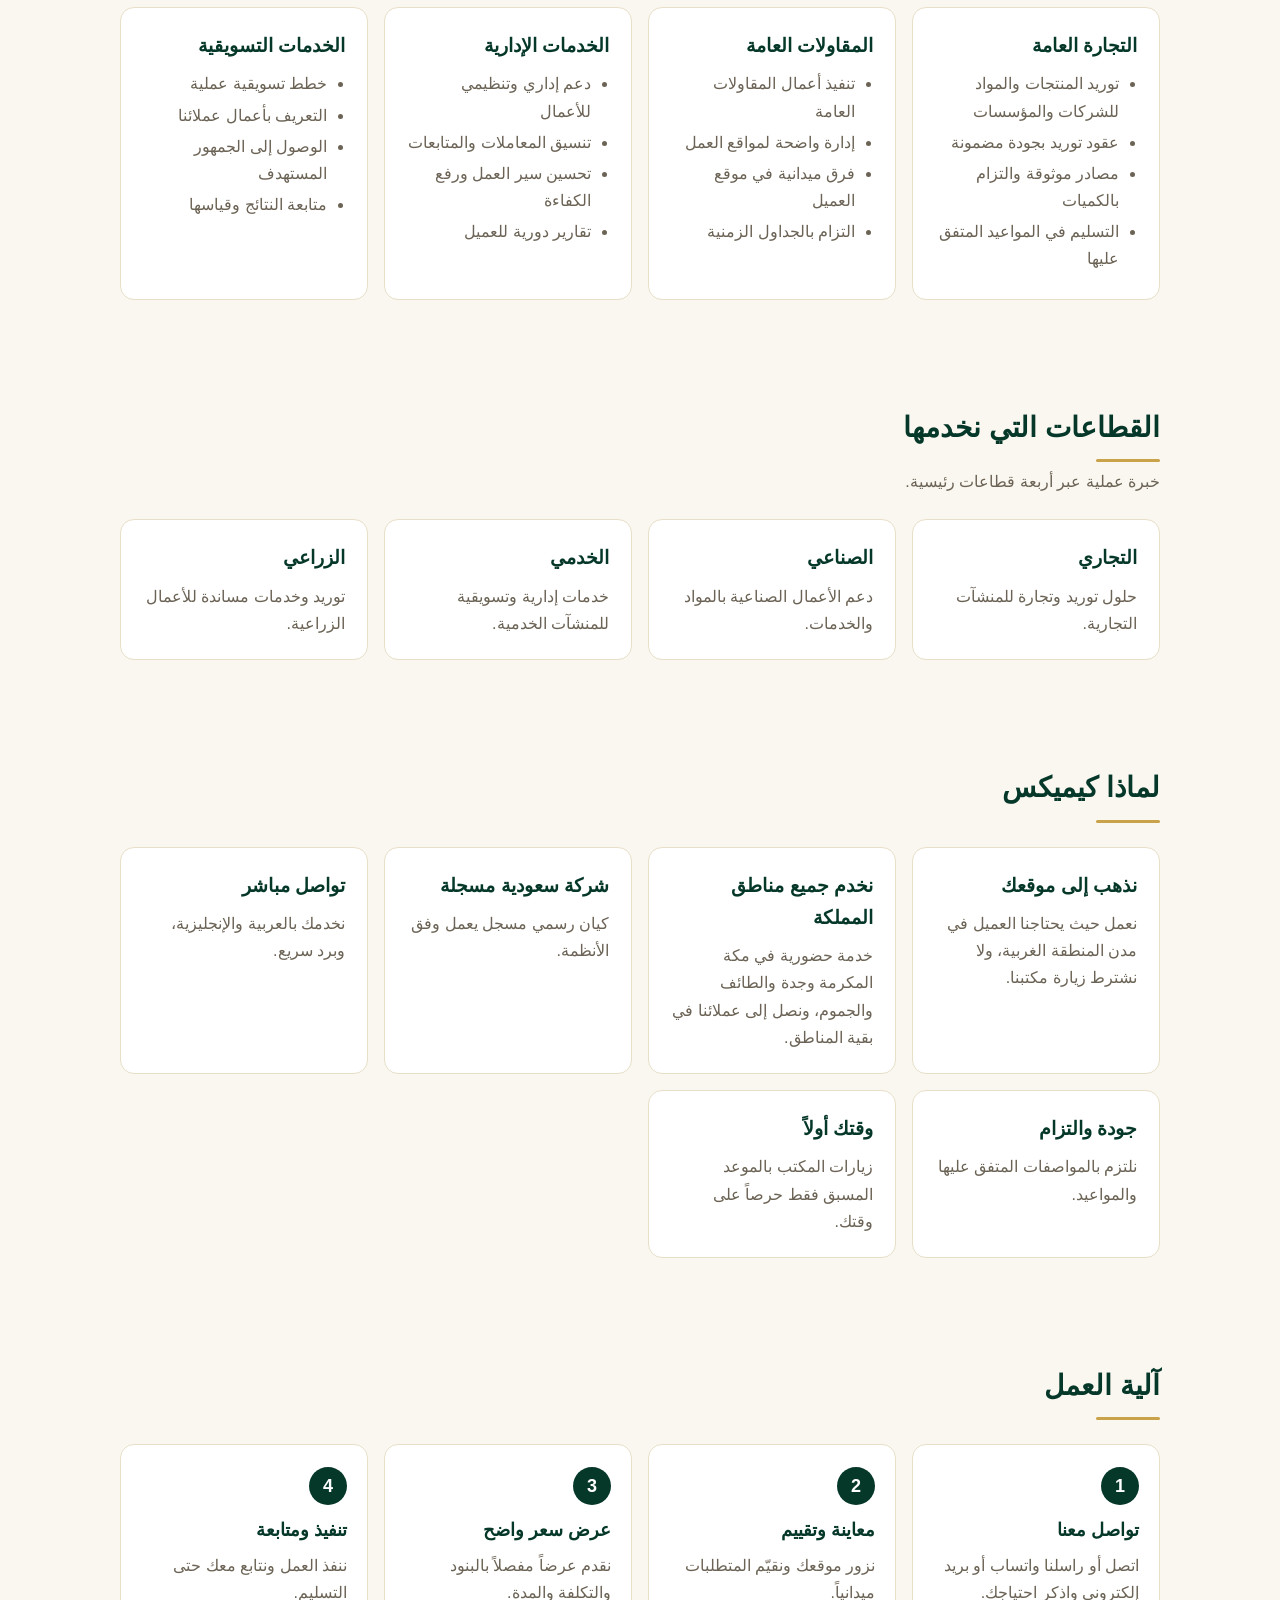
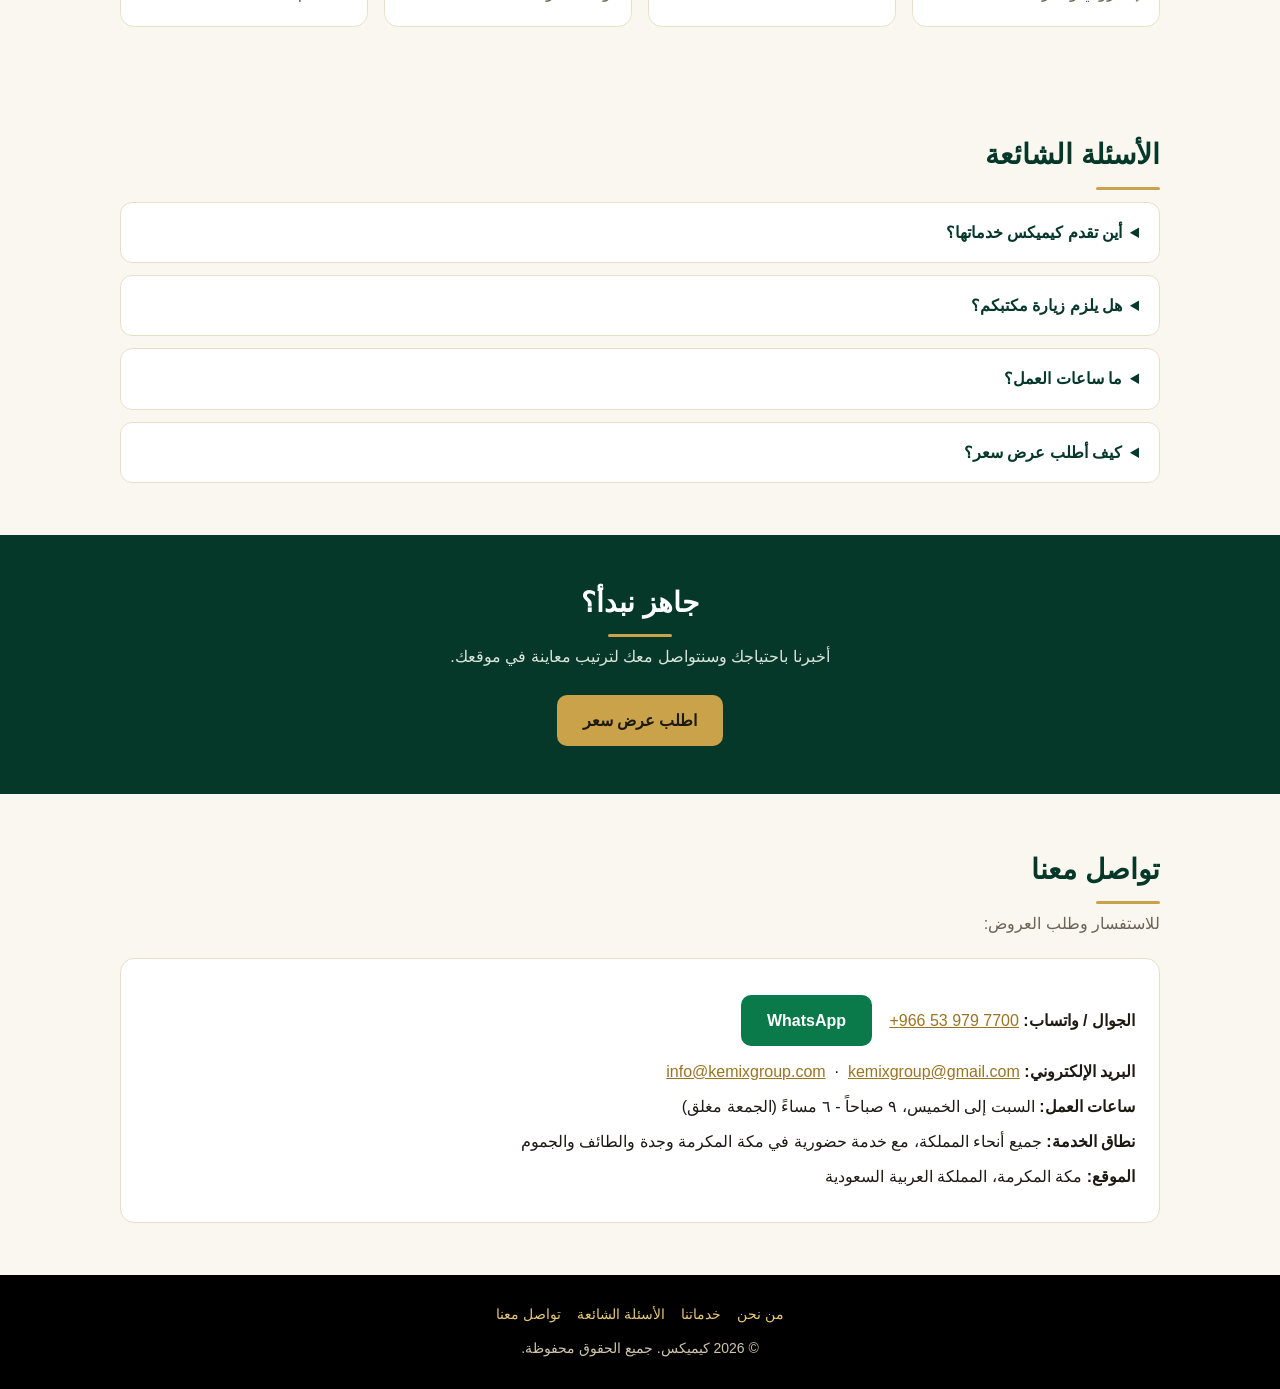
==== commit aa998994: "Header logo to the left (AR)" ====
--- a/index.html
+++ b/index.html
@@ -56,8 +56,8 @@
 .band{background:var(--green);color:#f1e6c8;text-align:center;padding:44px 20px}
 .band h2{color:#fff}.band h2:after{margin-inline-start:auto;margin-inline-end:auto}
 .band p{max-width:640px;margin:6px auto 20px;color:#d9e4dc}
-@media(max-width:560px){.bar{justify-content:center}.hero{padding:36px 16px 44px}.hero .intro{height:280px}}
-.hero .logo{height:320px;width:auto;max-width:90%;display:block;margin:0 auto}@media(max-width:560px){.hero .logo{height:260px}}</style>
+@media(max-width:560px){.bar{justify-content:flex-start}.bar>a:first-child{order:0 !important;flex:0 0 100%;display:flex;direction:ltr;justify-content:flex-start}.hero{padding:36px 16px 44px}.hero .intro{height:280px}}
+.hero .logo{height:320px;width:auto;max-width:90%;display:block;margin:0 auto}@media(max-width:560px){.hero .logo{height:260px}}.bar>a:first-child{order:2}</style>
 </head>
 <body>
 <header><div class="bar"><a href="#top"><img src="/logo.png" alt="Kemix"></a><nav><a href="#about">من نحن</a><a href="#services">خدماتنا</a><a href="#sectors">القطاعات</a><a href="#why">لماذا كيميكس</a><a href="#process">آلية العمل</a><a href="#faq">الأسئلة الشائعة</a><a href="#contact">تواصل معنا</a><a class="lang" href="/en/">English</a></nav></div></header>
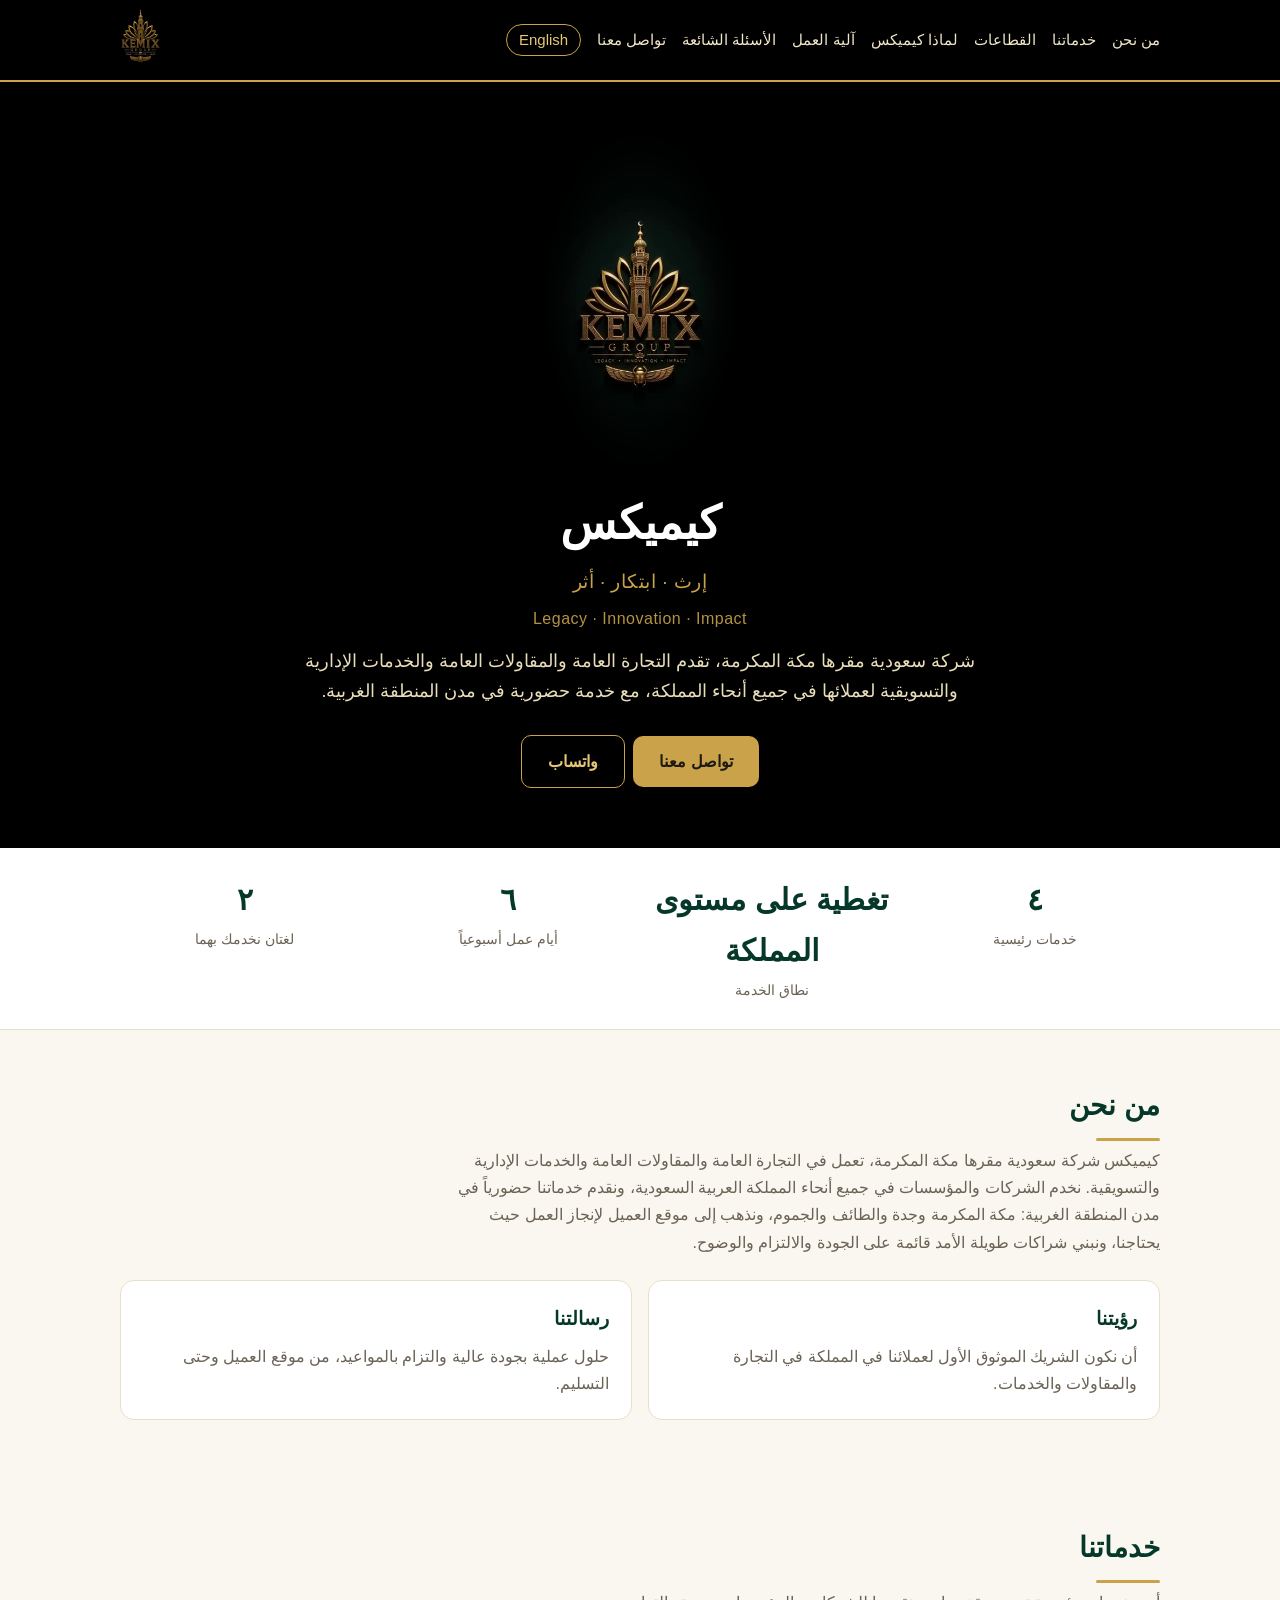
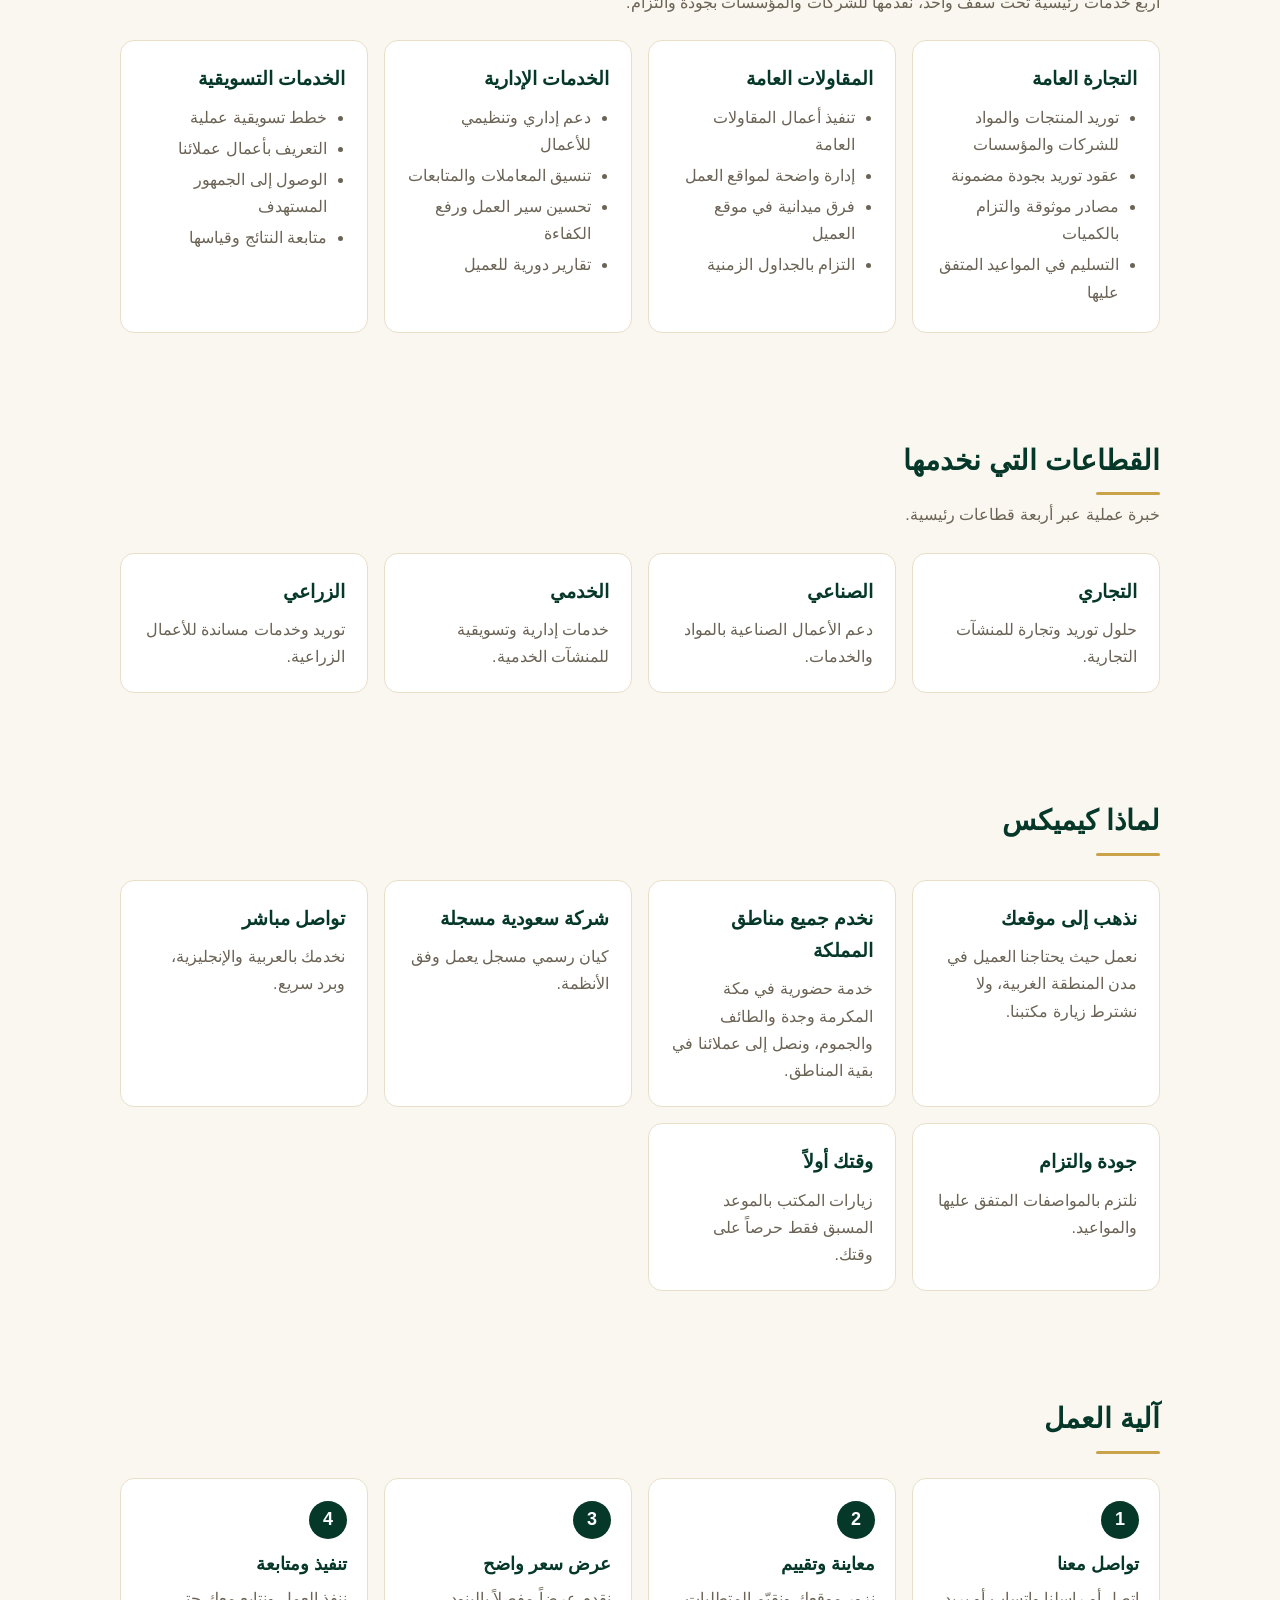
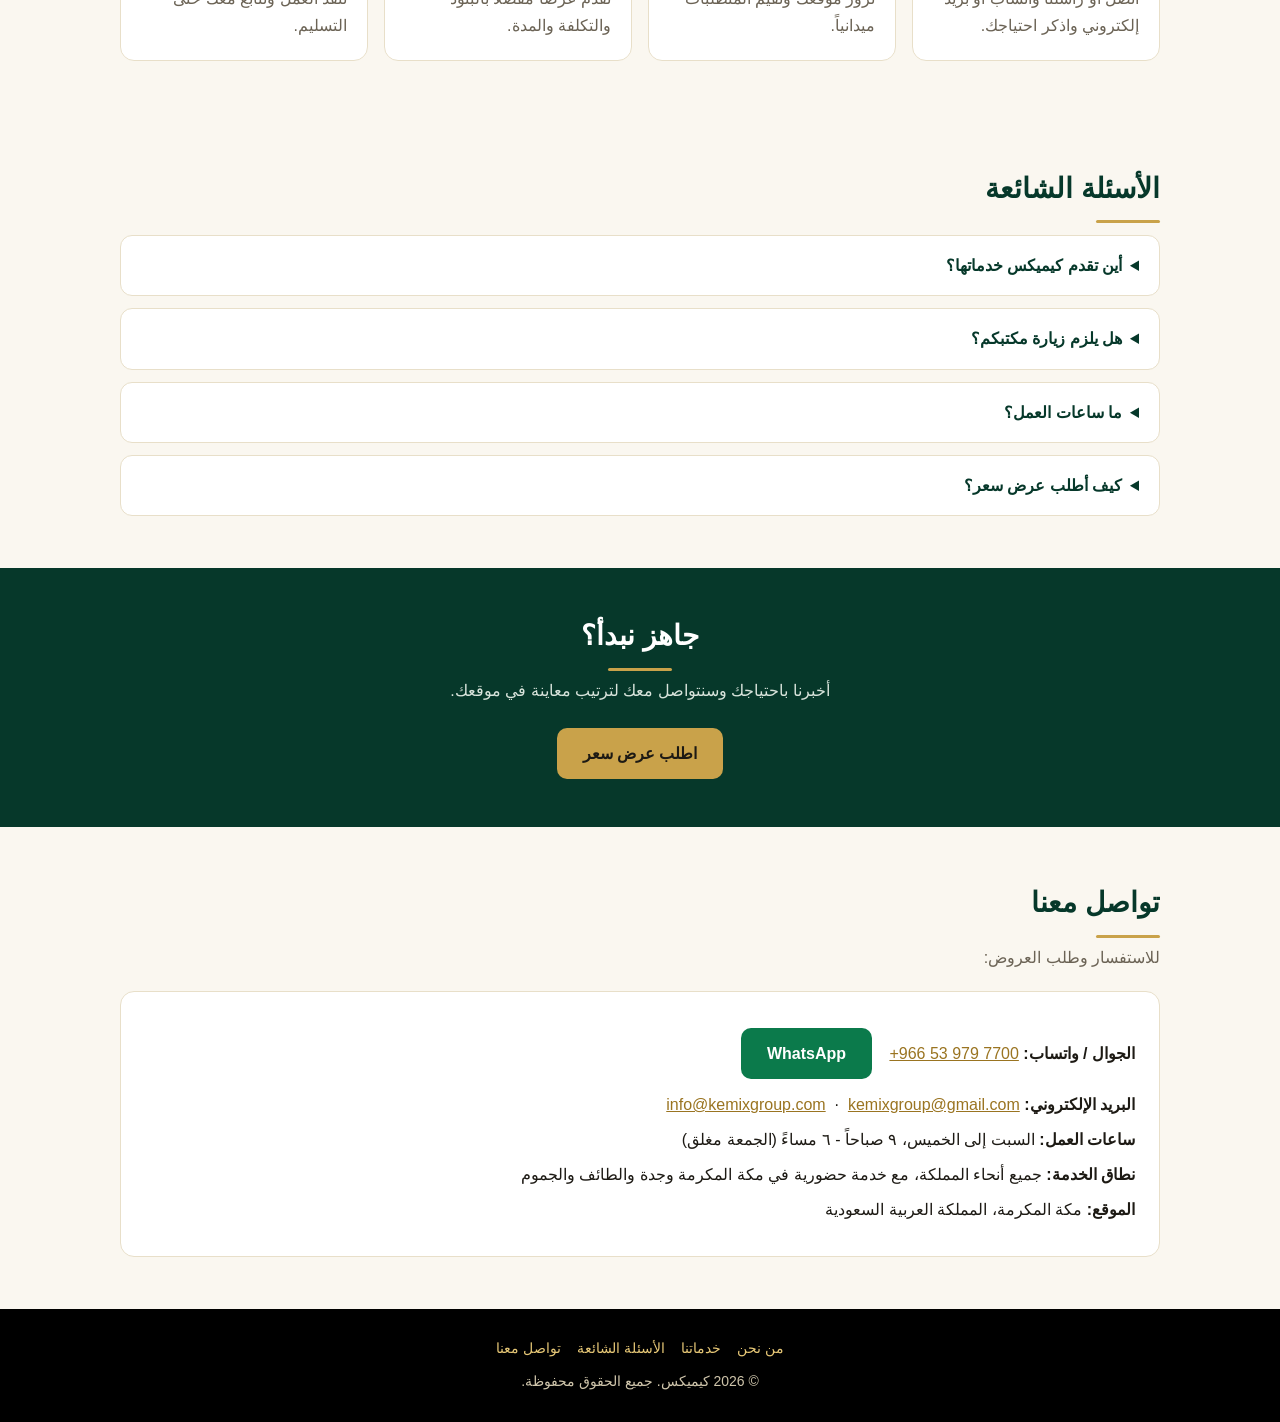
==== commit f53ddc92: "Add English tagline under Arabic tagline" ====
--- a/index.html
+++ b/index.html
@@ -57,11 +57,11 @@
 .band h2{color:#fff}.band h2:after{margin-inline-start:auto;margin-inline-end:auto}
 .band p{max-width:640px;margin:6px auto 20px;color:#d9e4dc}
 @media(max-width:560px){.bar{justify-content:flex-start}.bar>a:first-child{order:0 !important;flex:0 0 100%;display:flex;direction:ltr;justify-content:flex-start}.hero{padding:36px 16px 44px}.hero .intro{height:280px}}
-.hero .logo{height:320px;width:auto;max-width:90%;display:block;margin:0 auto}@media(max-width:560px){.hero .logo{height:260px}}.bar>a:first-child{order:2}</style>
+.hero .logo{height:320px;width:auto;max-width:90%;display:block;margin:0 auto}@media(max-width:560px){.hero .logo{height:260px}}.bar>a:first-child{order:2}.tag-en{margin:-8px 0 14px;font-size:16px;opacity:.9}</style>
 </head>
 <body>
 <header><div class="bar"><a href="#top"><img src="/logo.png" alt="Kemix"></a><nav><a href="#about">من نحن</a><a href="#services">خدماتنا</a><a href="#sectors">القطاعات</a><a href="#why">لماذا كيميكس</a><a href="#process">آلية العمل</a><a href="#faq">الأسئلة الشائعة</a><a href="#contact">تواصل معنا</a><a class="lang" href="/en/">English</a></nav></div></header>
-<div class="hero" id="top"><img src="/logo.png" alt="Kemix" class="logo"><h1>كيميكس</h1><p class="tag">إرث · ابتكار · أثر</p><p class="sub">شركة سعودية مقرها مكة المكرمة، تقدم التجارة العامة والمقاولات العامة والخدمات الإدارية والتسويقية لعملائها في جميع أنحاء المملكة، مع خدمة حضورية في مدن المنطقة الغربية.</p><a class="btn" href="#contact">تواصل معنا</a><a class="btn outline" href="https://wa.me/966539797700">واتساب</a></div>
+<div class="hero" id="top"><img src="/logo.png" alt="Kemix" class="logo"><h1>كيميكس</h1><p class="tag">إرث · ابتكار · أثر</p><p class="tag tag-en" dir="ltr">Legacy · Innovation · Impact</p><p class="sub">شركة سعودية مقرها مكة المكرمة، تقدم التجارة العامة والمقاولات العامة والخدمات الإدارية والتسويقية لعملائها في جميع أنحاء المملكة، مع خدمة حضورية في مدن المنطقة الغربية.</p><a class="btn" href="#contact">تواصل معنا</a><a class="btn outline" href="https://wa.me/966539797700">واتساب</a></div>
 <div class="stats"><div class="row"><div class="stat"><b>٤</b><span>خدمات رئيسية</span></div><div class="stat"><b>تغطية على مستوى المملكة</b><span>نطاق الخدمة</span></div><div class="stat"><b>٦</b><span>أيام عمل أسبوعياً</span></div><div class="stat"><b>٢</b><span>لغتان نخدمك بهما</span></div></div></div>
 <section id="about"><h2>من نحن</h2><p class="lead">كيميكس شركة سعودية مقرها مكة المكرمة، تعمل في التجارة العامة والمقاولات العامة والخدمات الإدارية والتسويقية. نخدم الشركات والمؤسسات في جميع أنحاء المملكة العربية السعودية، ونقدم خدماتنا حضورياً في مدن المنطقة الغربية: مكة المكرمة وجدة والطائف والجموم، ونذهب إلى موقع العميل لإنجاز العمل حيث يحتاجنا، ونبني شراكات طويلة الأمد قائمة على الجودة والالتزام والوضوح.</p><div class="vm"><div class="card"><h3>رؤيتنا</h3><p>أن نكون الشريك الموثوق الأول لعملائنا في المملكة في التجارة والمقاولات والخدمات.</p></div><div class="card"><h3>رسالتنا</h3><p>حلول عملية بجودة عالية والتزام بالمواعيد، من موقع العميل وحتى التسليم.</p></div></div></section>
 <section id="services"><h2>خدماتنا</h2><p class="lead">أربع خدمات رئيسية تحت سقف واحد، نقدمها للشركات والمؤسسات بجودة والتزام.</p><div class="grid"><div class="card"><h3>التجارة العامة</h3><ul><li>توريد المنتجات والمواد للشركات والمؤسسات</li><li>عقود توريد بجودة مضمونة</li><li>مصادر موثوقة والتزام بالكميات</li><li>التسليم في المواعيد المتفق عليها</li></ul></div><div class="card"><h3>المقاولات العامة</h3><ul><li>تنفيذ أعمال المقاولات العامة</li><li>إدارة واضحة لمواقع العمل</li><li>فرق ميدانية في موقع العميل</li><li>التزام بالجداول الزمنية</li></ul></div><div class="card"><h3>الخدمات الإدارية</h3><ul><li>دعم إداري وتنظيمي للأعمال</li><li>تنسيق المعاملات والمتابعات</li><li>تحسين سير العمل ورفع الكفاءة</li><li>تقارير دورية للعميل</li></ul></div><div class="card"><h3>الخدمات التسويقية</h3><ul><li>خطط تسويقية عملية</li><li>التعريف بأعمال عملائنا</li><li>الوصول إلى الجمهور المستهدف</li><li>متابعة النتائج وقياسها</li></ul></div></div></section>
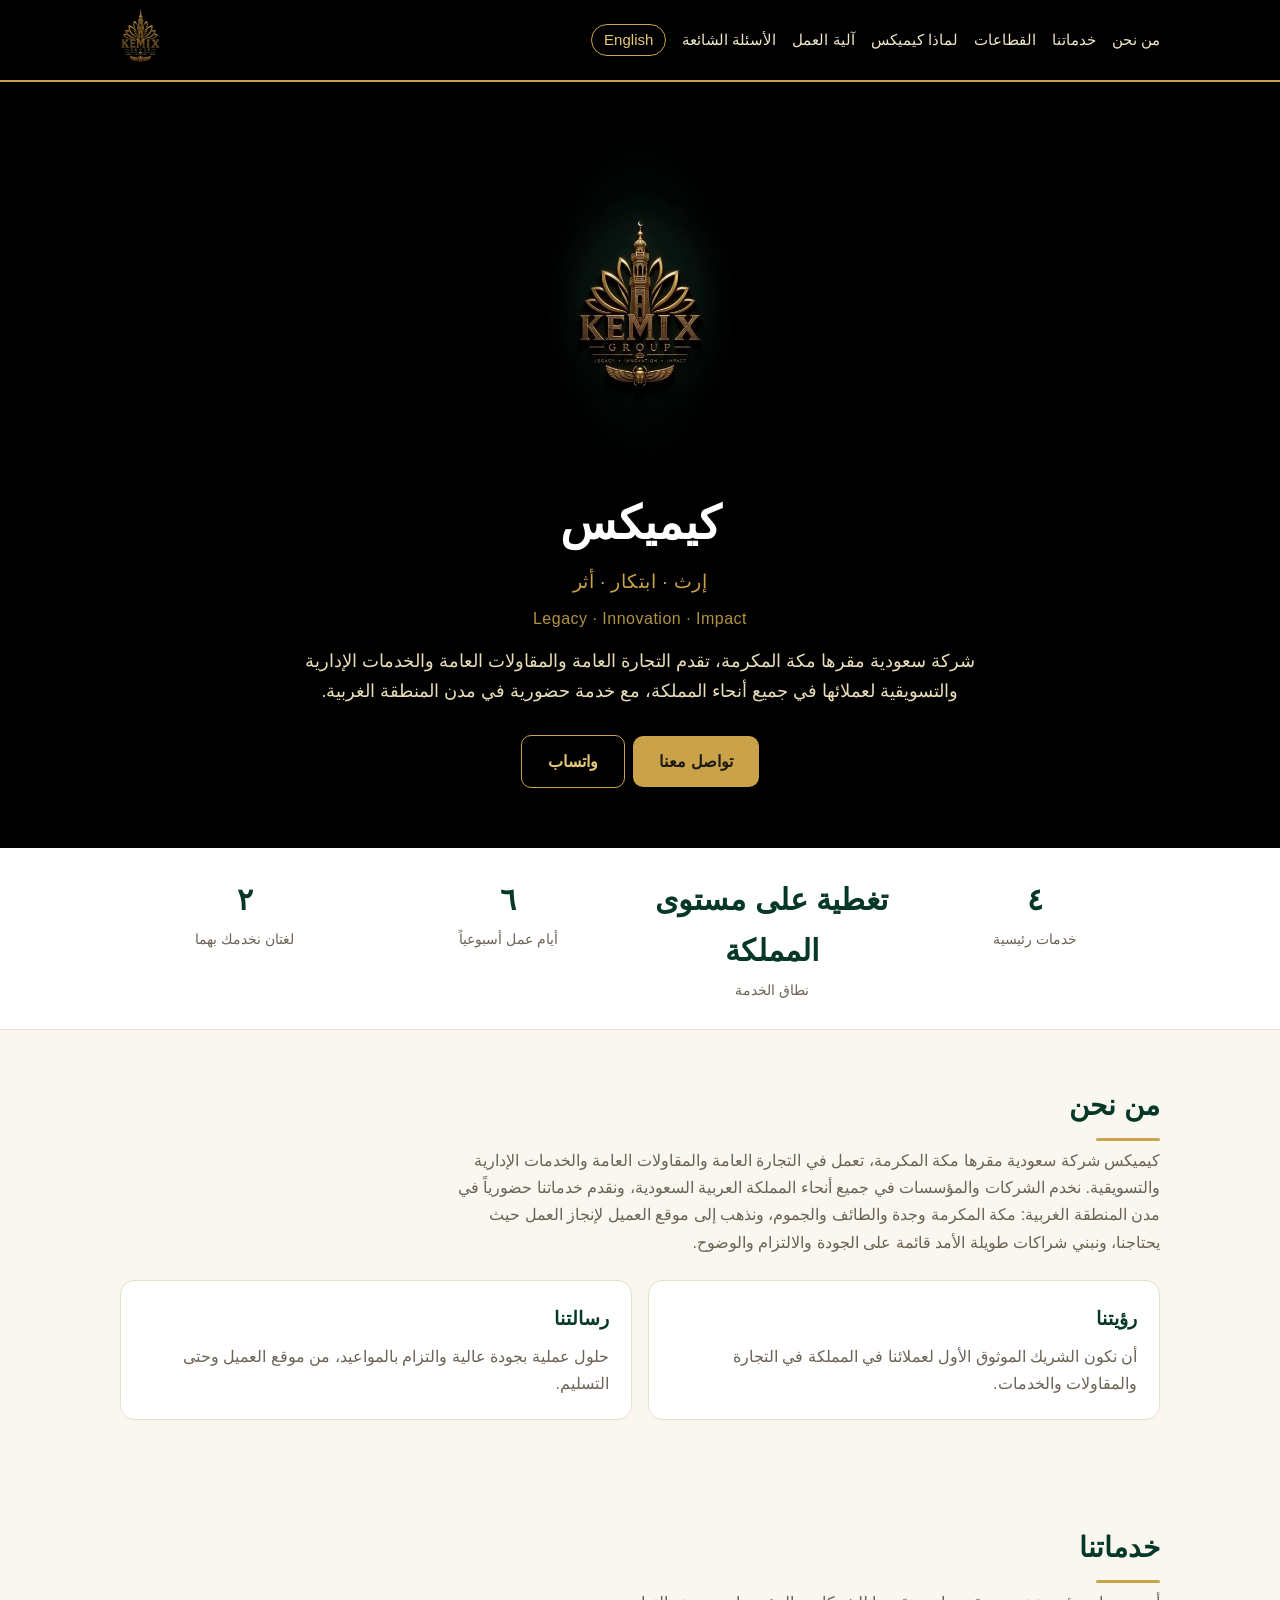
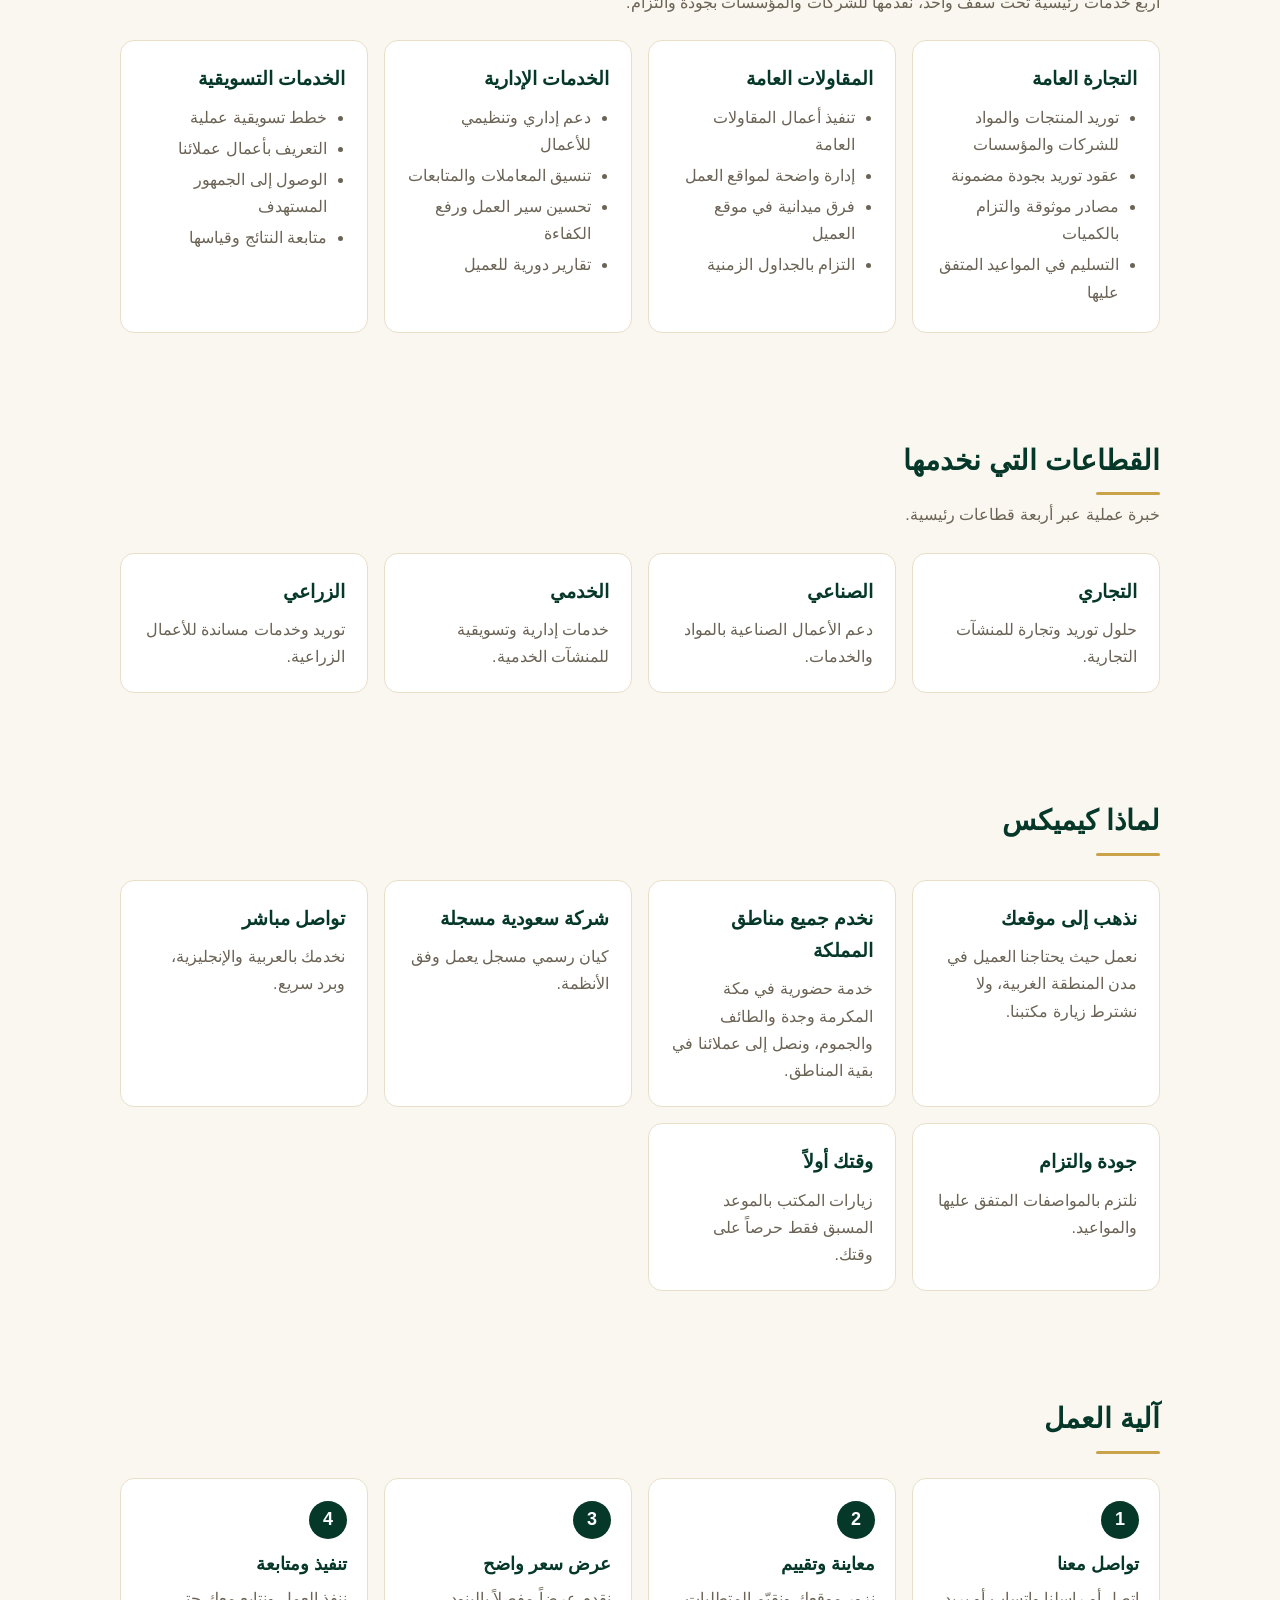
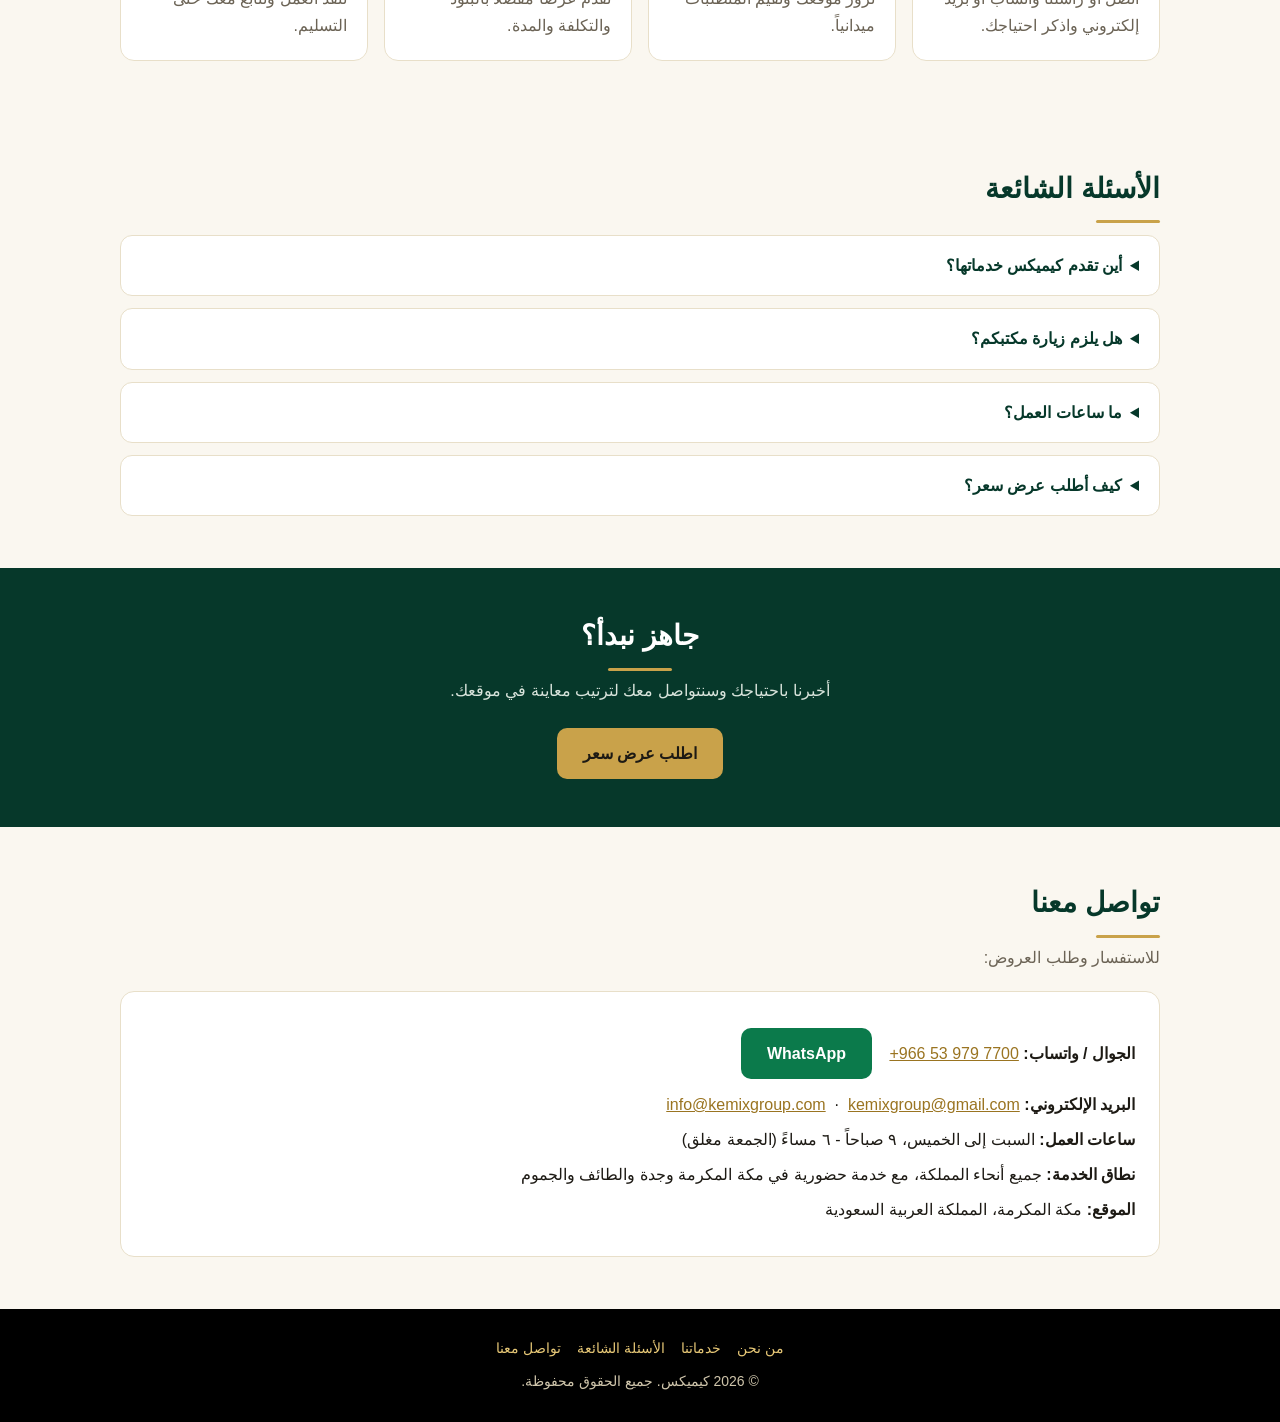
==== commit 18b82e53: "Remove Contact from top nav (AR)" ====
--- a/index.html
+++ b/index.html
@@ -56,11 +56,11 @@
 .band{background:var(--green);color:#f1e6c8;text-align:center;padding:44px 20px}
 .band h2{color:#fff}.band h2:after{margin-inline-start:auto;margin-inline-end:auto}
 .band p{max-width:640px;margin:6px auto 20px;color:#d9e4dc}
-@media(max-width:560px){.bar{justify-content:flex-start}.bar>a:first-child{order:0 !important;flex:0 0 100%;display:flex;direction:ltr;justify-content:flex-start}.hero{padding:36px 16px 44px}.hero .intro{height:280px}}
+@media(max-width:560px){.bar{flex-wrap:nowrap;gap:10px;padding:8px 12px}.bar>a:first-child{flex:0 0 auto}.bar img{height:46px}nav{flex:1 1 auto;min-width:0;gap:2px 12px;justify-content:flex-start}nav a{font-size:13px}.hero{padding:36px 16px 44px}.hero .intro{height:280px}}
 .hero .logo{height:320px;width:auto;max-width:90%;display:block;margin:0 auto}@media(max-width:560px){.hero .logo{height:260px}}.bar>a:first-child{order:2}.tag-en{margin:-8px 0 14px;font-size:16px;opacity:.9}</style>
 </head>
 <body>
-<header><div class="bar"><a href="#top"><img src="/logo.png" alt="Kemix"></a><nav><a href="#about">من نحن</a><a href="#services">خدماتنا</a><a href="#sectors">القطاعات</a><a href="#why">لماذا كيميكس</a><a href="#process">آلية العمل</a><a href="#faq">الأسئلة الشائعة</a><a href="#contact">تواصل معنا</a><a class="lang" href="/en/">English</a></nav></div></header>
+<header><div class="bar"><a href="#top"><img src="/logo.png" alt="Kemix"></a><nav><a href="#about">من نحن</a><a href="#services">خدماتنا</a><a href="#sectors">القطاعات</a><a href="#why">لماذا كيميكس</a><a href="#process">آلية العمل</a><a href="#faq">الأسئلة الشائعة</a><a class="lang" href="/en/">English</a></nav></div></header>
 <div class="hero" id="top"><img src="/logo.png" alt="Kemix" class="logo"><h1>كيميكس</h1><p class="tag">إرث · ابتكار · أثر</p><p class="tag tag-en" dir="ltr">Legacy · Innovation · Impact</p><p class="sub">شركة سعودية مقرها مكة المكرمة، تقدم التجارة العامة والمقاولات العامة والخدمات الإدارية والتسويقية لعملائها في جميع أنحاء المملكة، مع خدمة حضورية في مدن المنطقة الغربية.</p><a class="btn" href="#contact">تواصل معنا</a><a class="btn outline" href="https://wa.me/966539797700">واتساب</a></div>
 <div class="stats"><div class="row"><div class="stat"><b>٤</b><span>خدمات رئيسية</span></div><div class="stat"><b>تغطية على مستوى المملكة</b><span>نطاق الخدمة</span></div><div class="stat"><b>٦</b><span>أيام عمل أسبوعياً</span></div><div class="stat"><b>٢</b><span>لغتان نخدمك بهما</span></div></div></div>
 <section id="about"><h2>من نحن</h2><p class="lead">كيميكس شركة سعودية مقرها مكة المكرمة، تعمل في التجارة العامة والمقاولات العامة والخدمات الإدارية والتسويقية. نخدم الشركات والمؤسسات في جميع أنحاء المملكة العربية السعودية، ونقدم خدماتنا حضورياً في مدن المنطقة الغربية: مكة المكرمة وجدة والطائف والجموم، ونذهب إلى موقع العميل لإنجاز العمل حيث يحتاجنا، ونبني شراكات طويلة الأمد قائمة على الجودة والالتزام والوضوح.</p><div class="vm"><div class="card"><h3>رؤيتنا</h3><p>أن نكون الشريك الموثوق الأول لعملائنا في المملكة في التجارة والمقاولات والخدمات.</p></div><div class="card"><h3>رسالتنا</h3><p>حلول عملية بجودة عالية والتزام بالمواعيد، من موقع العميل وحتى التسليم.</p></div></div></section>
